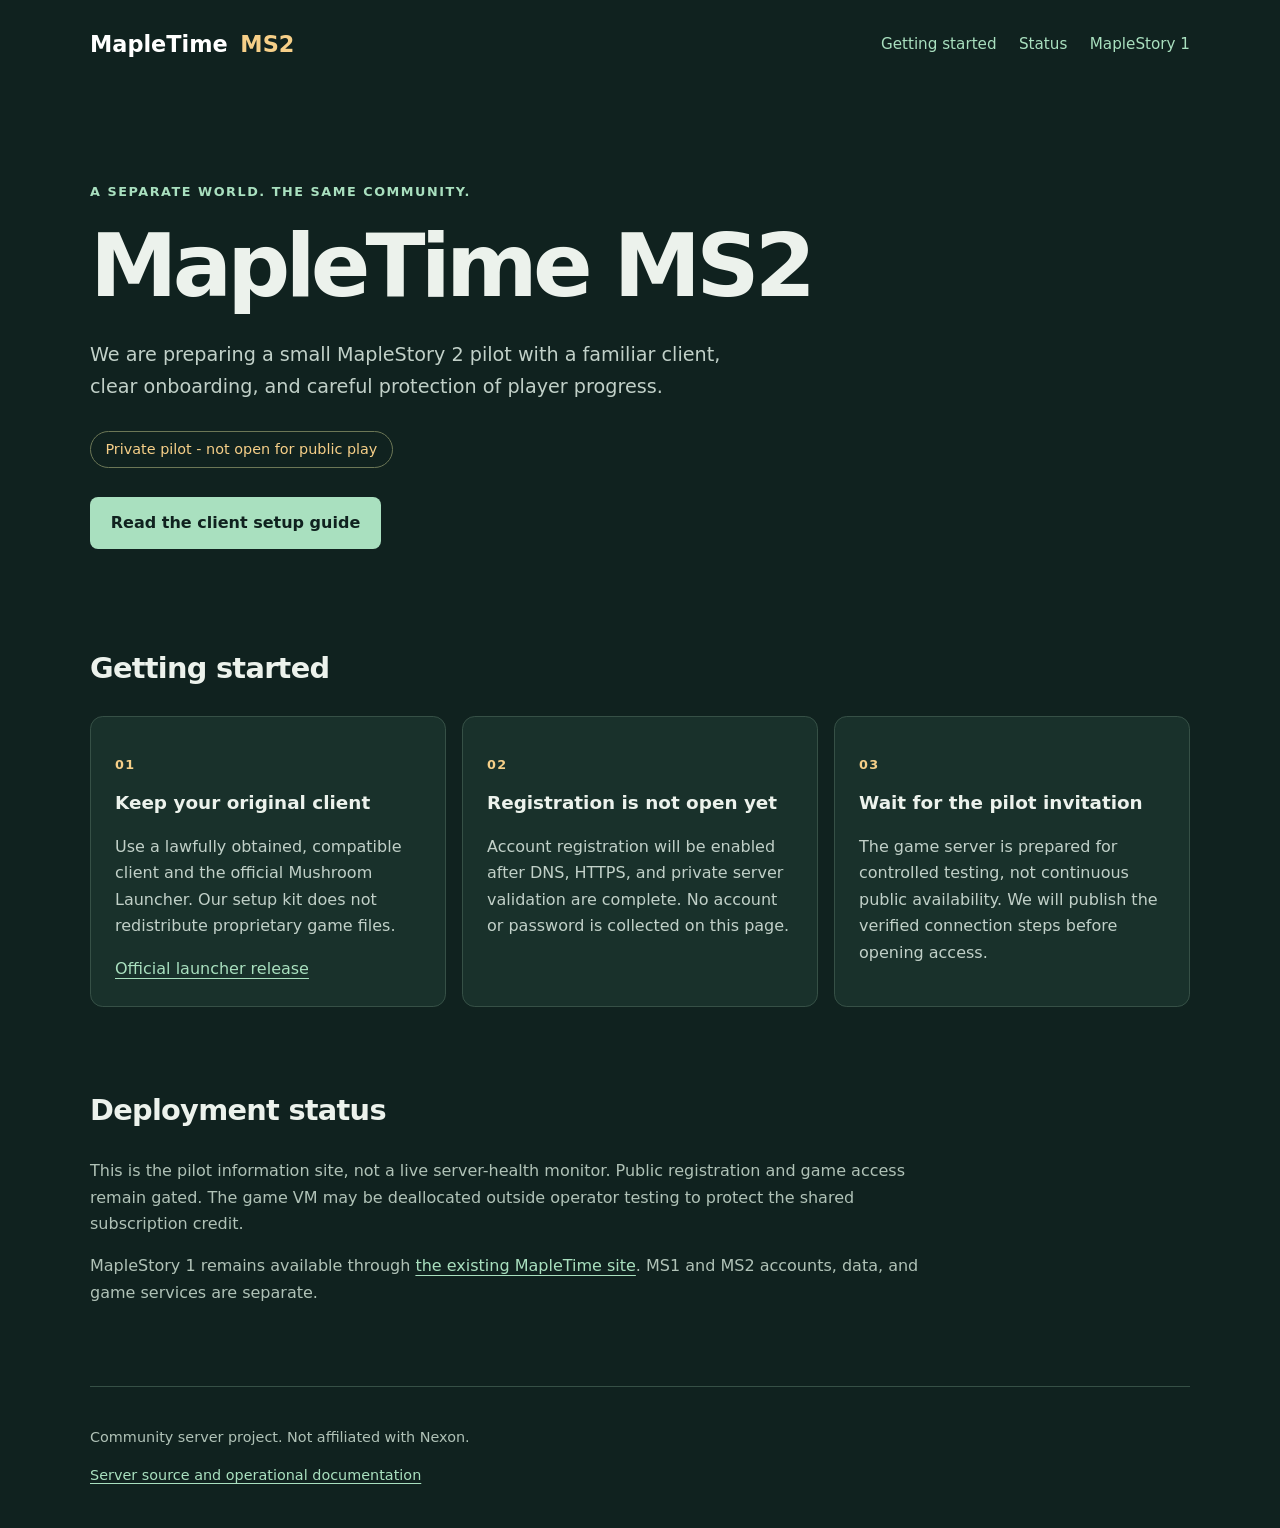
==== website/index.html @ e664f1d2 "Align MS2 hosting with Porkbun DNS and a private Azure pilot Retire the unused DNS delegation, provi" ====
<!doctype html>
<html lang="en">
<head>
  <meta charset="utf-8">
  <meta name="viewport" content="width=device-width, initial-scale=1">
  <meta name="description" content="MapleTime MS2 private pilot: client setup, deployment status, and project information.">
  <meta name="robots" content="noindex, nofollow">
  <title>MapleTime MS2 - Private pilot</title>
  <link rel="stylesheet" href="styles.css">
</head>
<body>
  <header class="site-header">
    <a class="brand" href="/" aria-label="MapleTime MS2 home">MapleTime <span>MS2</span></a>
    <nav aria-label="Main navigation">
      <a href="#getting-started">Getting started</a>
      <a href="#status">Status</a>
      <a href="https://mapletime.dev">MapleStory 1</a>
    </nav>
  </header>
  <main>
    <section class="hero" aria-labelledby="page-title">
      <p class="eyebrow">A separate world. The same community.</p>
      <h1 id="page-title">MapleTime MS2</h1>
      <p class="intro">We are preparing a small MapleStory 2 pilot with a familiar client,
        clear onboarding, and careful protection of player progress.</p>
      <p class="status-badge">Private pilot - not open for public play</p>
      <a class="button" href="https://github.com/gugarosa/Maple2/blob/master/CLIENT_SETUP.md">Read the client setup guide</a>
    </section>
    <section id="getting-started" aria-labelledby="setup-title">
      <h2 id="setup-title">Getting started</h2>
      <div class="cards">
        <article>
          <p class="step">01</p>
          <h3>Keep your original client</h3>
          <p>Use a lawfully obtained, compatible client and the official Mushroom Launcher.
            Our setup kit does not redistribute proprietary game files.</p>
          <a href="https://github.com/shuabritze/mushroom-launcher/releases/tag/v2.0.3">Official launcher release</a>
        </article>
        <article>
          <p class="step">02</p>
          <h3>Registration is not open yet</h3>
          <p>Account registration will be enabled after DNS, HTTPS, and private server
            validation are complete. No account or password is collected on this page.</p>
        </article>
        <article>
          <p class="step">03</p>
          <h3>Wait for the pilot invitation</h3>
          <p>The game server is prepared for controlled testing, not continuous public
            availability. We will publish the verified connection steps before opening access.</p>
        </article>
      </div>
    </section>
    <section id="status" class="status-panel" aria-labelledby="status-title">
      <h2 id="status-title">Deployment status</h2>
      <p>This is the pilot information site, not a live server-health monitor.
        Public registration and game access remain gated. The game VM may be
        deallocated outside operator testing to protect the shared subscription credit.</p>
      <p>MapleStory 1 remains available through <a href="https://mapletime.dev">the existing MapleTime site</a>.
        MS1 and MS2 accounts, data, and game services are separate.</p>
    </section>
  </main>
  <footer>
    <p>Community server project. Not affiliated with Nexon.</p>
    <a href="https://github.com/gugarosa/Maple2">Server source and operational documentation</a>
  </footer>
</body>
</html>
---- website/styles.css ----
:root {
  color-scheme: dark;
  font-family: system-ui, -apple-system, "Segoe UI", sans-serif;
  color: #ecf2ec;
  background: #10221f;
  line-height: 1.65;
}
* { box-sizing: border-box; }
body { margin: 0; }
a { color: #a9e0bf; text-underline-offset: 0.22em; }
a:hover { color: #fff; }
a:focus-visible { outline: 3px solid #f6cf88; outline-offset: 5px; }
.site-header, main, footer { width: min(1100px, 90%); margin: auto; }
.site-header { display: flex; justify-content: space-between; align-items: center; gap: 2rem; padding: 1.6rem 0; }
.brand { color: #fff; text-decoration: none; font-size: 1.4rem; font-weight: 750; }
.brand span { color: #f6cf88; margin-left: 0.3rem; }
nav { display: flex; flex-wrap: wrap; gap: 1.4rem; }
nav a { text-decoration: none; font-size: 0.95rem; }
.hero { padding: 5rem 0 4.5rem; max-width: 820px; }
.eyebrow { color: #a9e0bf; text-transform: uppercase; letter-spacing: 0.12em; font-size: 0.8rem; font-weight: 700; }
h1 { font-size: clamp(3rem, 7vw, 5.5rem); line-height: 1.1; letter-spacing: -0.055em; margin: 1rem 0 1.5rem; }
.intro { max-width: 680px; color: #c1d0c8; font-size: 1.2rem; }
.status-badge { width: fit-content; border: 1px solid #6c7756; border-radius: 2rem; padding: 0.35rem 0.9rem; color: #f6cf88; font-size: 0.9rem; margin: 1.8rem 0; }
.button { display: inline-block; background: #a9e0bf; color: #10221f; padding: 0.8rem 1.3rem; font-weight: 700; border-radius: 0.5rem; text-decoration: none; }
.button:hover { background: #c8f4d8; color: #10221f; }
h2 { font-size: 1.8rem; letter-spacing: -0.025em; }
h3 { font-size: 1.15rem; margin: 0.5rem 0; }
.cards { display: grid; grid-template-columns: repeat(3, 1fr); gap: 1rem; }
article { padding: 1.5rem; background: #19312b; border: 1px solid #365046; border-radius: 0.8rem; }
article p { color: #c1d0c8; }
.step { color: #f6cf88; font-size: 0.8rem; letter-spacing: 0.1em; font-weight: 700; }
.status-panel { padding: 1.5rem 0 2rem; margin: 2rem 0; max-width: 850px; }
.status-panel p, footer { color: #b0c2b7; }
footer { border-top: 1px solid #365046; padding: 1.5rem 0 2.5rem; font-size: 0.9rem; }
@media (max-width: 760px) {
  .site-header { align-items: flex-start; flex-direction: column; gap: 1rem; }
  .hero { padding: 3rem 0; }
  .cards { grid-template-columns: 1fr; }
}
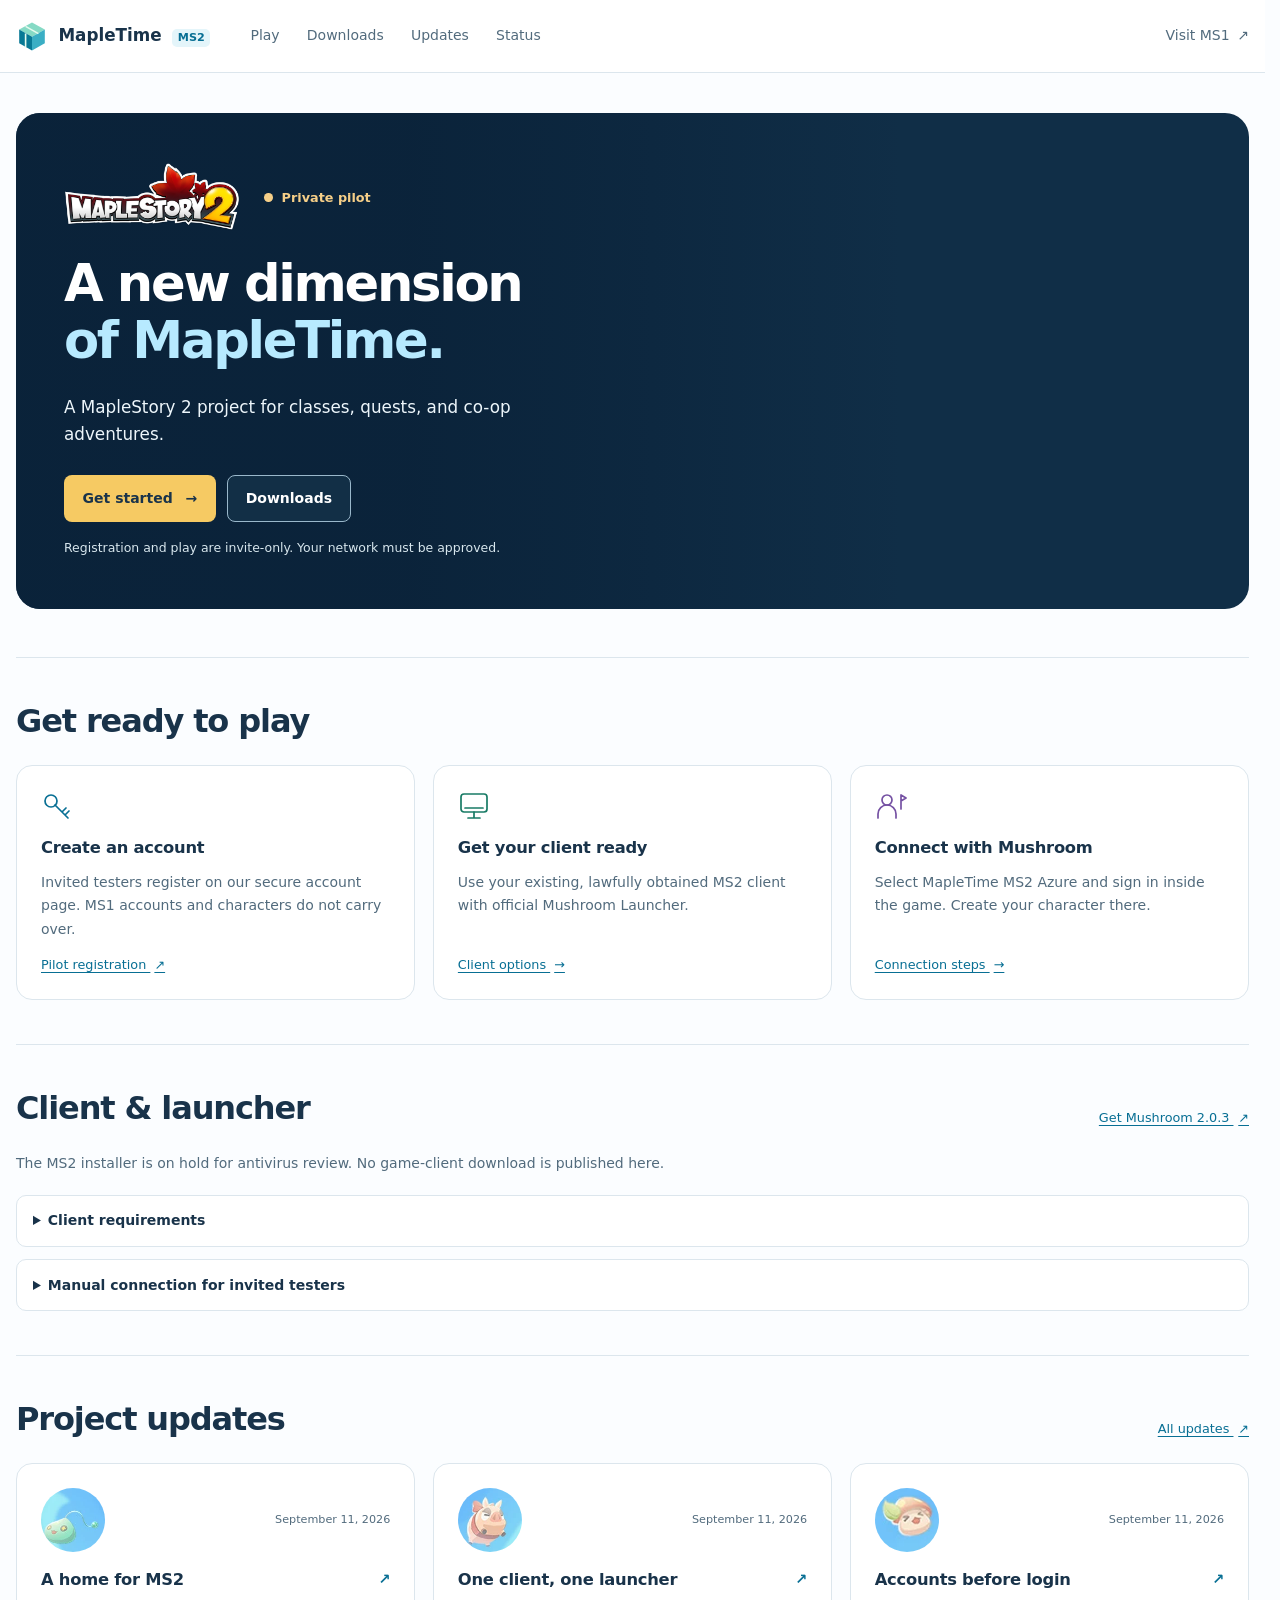
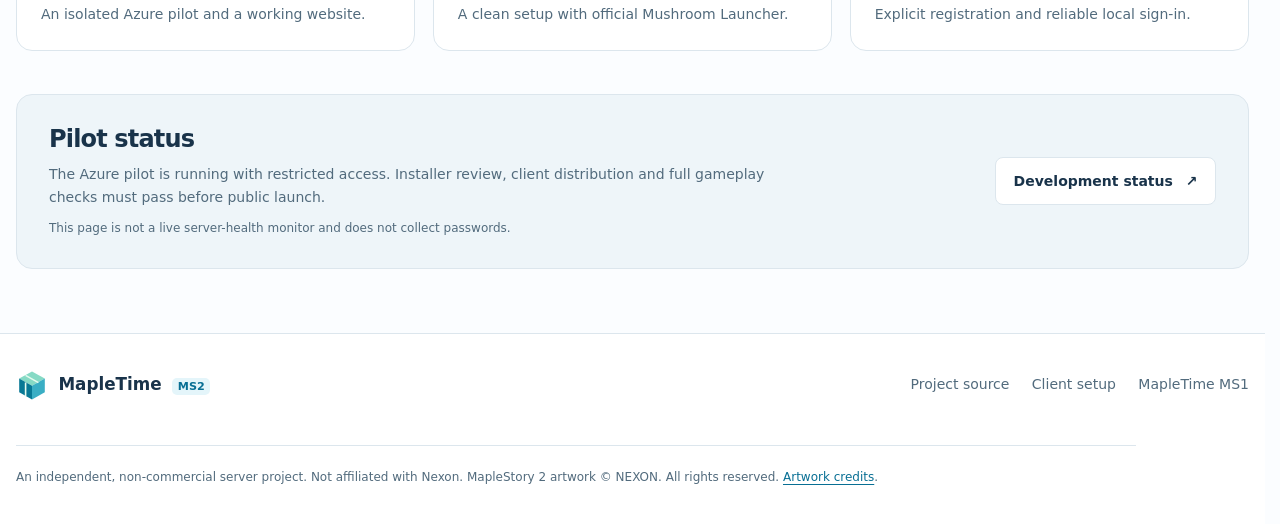
==== commit c98a18f6: "Redesign the MS2 website with approved artwork and clear onboarding Publish only the MS2 static webs" ====
--- a/website/index.html
+++ b/website/index.html
@@ -3,65 +3,177 @@
 <head>
   <meta charset="utf-8">
   <meta name="viewport" content="width=device-width, initial-scale=1">
-  <meta name="description" content="MapleTime MS2 private pilot: client setup, deployment status, and project information.">
+  <meta name="description" content="MapleTime MS2: an invite-only MapleStory 2 pilot. Account registration, client setup, and connection steps.">
   <meta name="robots" content="noindex, nofollow">
   <title>MapleTime MS2 - Private pilot</title>
+  <link rel="icon" href="mark.svg" type="image/svg+xml">
   <link rel="stylesheet" href="styles.css">
 </head>
 <body>
+  <a class="skip-link" href="#main-content">Skip to content</a>
   <header class="site-header">
-    <a class="brand" href="/" aria-label="MapleTime MS2 home">MapleTime <span>MS2</span></a>
-    <nav aria-label="Main navigation">
-      <a href="#getting-started">Getting started</a>
-      <a href="#status">Status</a>
-      <a href="https://mapletime.dev">MapleStory 1</a>
-    </nav>
+    <div class="nav-shell">
+      <a class="brand" href="/" aria-label="MapleTime MS2 home">
+        <img src="mark.svg" width="32" height="32" alt="">
+        <span>MapleTime <b>MS2</b></span>
+      </a>
+      <nav class="desktop-nav" aria-label="Main navigation">
+        <a href="#getting-started">Play</a>
+        <a href="#downloads">Downloads</a>
+        <a href="#updates">Updates</a>
+        <a href="#status">Status</a>
+      </nav>
+      <a class="other-world" href="https://mapletime.dev">Visit MS1 <span aria-hidden="true">&nearr;</span></a>
+      <details class="mobile-nav">
+        <summary aria-label="Navigation menu">
+          <svg viewBox="0 0 24 24" width="22" height="22" aria-hidden="true"><path d="M4 6h16M4 12h16M4 18h16"/></svg>
+        </summary>
+        <nav aria-label="Mobile navigation">
+          <a href="#getting-started">Play</a>
+          <a href="#downloads">Downloads</a>
+          <a href="#updates">Updates</a>
+          <a href="#status">Status</a>
+        </nav>
+      </details>
+    </div>
   </header>
-  <main>
+  <main id="main-content" class="container" tabindex="-1">
     <section class="hero" aria-labelledby="page-title">
-      <p class="eyebrow">A separate world. The same community.</p>
-      <h1 id="page-title">MapleTime MS2</h1>
-      <p class="intro">We are preparing a small MapleStory 2 pilot with a familiar client,
-        clear onboarding, and careful protection of player progress.</p>
-      <p class="status-badge">Private pilot - not open for public play</p>
-      <a class="button" href="https://github.com/gugarosa/Maple2/blob/master/CLIENT_SETUP.md">Read the client setup guide</a>
+      <div class="hero-copy">
+        <div class="hero-meta">
+          <img class="game-logo" src="ms2-logo.png" width="640" height="246" alt="MapleStory 2" decoding="async">
+          <p class="pilot-label"><span aria-hidden="true"></span>Private pilot</p>
+        </div>
+        <h1 id="page-title">A new dimension <em>of MapleTime.</em></h1>
+        <p class="intro">A MapleStory 2 project for classes, quests, and co-op adventures.</p>
+        <div class="hero-actions">
+          <a class="button" href="#getting-started">Get started <span aria-hidden="true">&rarr;</span></a>
+          <a class="button secondary" href="#downloads">Downloads</a>
+        </div>
+        <p class="availability" id="pilot-access">Registration and play are invite-only. Your network must be approved.</p>
+      </div>
+      <figure class="hero-art">
+        <picture>
+          <source media="(max-width: 60rem)" srcset="ms2-world-mobile.webp" width="1128" height="620">
+          <img src="ms2-world.webp" width="1920" height="620"
+            alt="MapleStory 2 class characters in a colorful, block-built world."
+            fetchpriority="high" decoding="async">
+        </picture>
+      </figure>
     </section>
-    <section id="getting-started" aria-labelledby="setup-title">
-      <h2 id="setup-title">Getting started</h2>
-      <div class="cards">
-        <article>
-          <p class="step">01</p>
-          <h3>Keep your original client</h3>
-          <p>Use a lawfully obtained, compatible client and the official Mushroom Launcher.
-            Our setup kit does not redistribute proprietary game files.</p>
-          <a href="https://github.com/shuabritze/mushroom-launcher/releases/tag/v2.0.3">Official launcher release</a>
+
+    <section id="getting-started" class="section" aria-labelledby="setup-title">
+      <div class="section-heading">
+        <h2 id="setup-title">Get ready to play</h2>
+      </div>
+      <div class="steps">
+        <article class="step-card">
+          <svg class="feature-icon" viewBox="0 0 32 32" width="32" height="32" aria-hidden="true">
+            <circle cx="10" cy="11" r="6"/><path d="m14 15 13 13M21 22l4-4M24 25l4-4"/>
+          </svg>
+          <h3>Create an account</h3>
+          <p>Invited testers register on our secure account page. MS1 accounts and characters do not carry over.</p>
+          <a href="https://play.ms2.mapletime.dev/account" aria-describedby="pilot-access">Pilot registration <span aria-hidden="true">&nearr;</span></a>
         </article>
-        <article>
-          <p class="step">02</p>
-          <h3>Registration is not open yet</h3>
-          <p>Account registration will be enabled after DNS, HTTPS, and private server
-            validation are complete. No account or password is collected on this page.</p>
+        <article class="step-card">
+          <svg class="feature-icon" viewBox="0 0 32 32" width="32" height="32" aria-hidden="true">
+            <rect x="3" y="4" width="26" height="18" rx="3"/><path d="M16 22v6M10 28h12M7 18h18"/>
+          </svg>
+          <h3>Get your client ready</h3>
+          <p>Use your existing, lawfully obtained MS2 client with official Mushroom Launcher.</p>
+          <a href="#downloads">Client options <span aria-hidden="true">&rarr;</span></a>
         </article>
-        <article>
-          <p class="step">03</p>
-          <h3>Wait for the pilot invitation</h3>
-          <p>The game server is prepared for controlled testing, not continuous public
-            availability. We will publish the verified connection steps before opening access.</p>
+        <article class="step-card">
+          <svg class="feature-icon" viewBox="0 0 32 32" width="32" height="32" aria-hidden="true">
+            <circle cx="12" cy="10" r="5"/><path d="M3 28v-4a9 9 0 0 1 18 0v4M26 5v14M26 5l5 3-5 3"/>
+          </svg>
+          <h3>Connect with Mushroom</h3>
+          <p>Select MapleTime MS2 Azure and sign in inside the game. Create your character there.</p>
+          <a href="#connection-steps">Connection steps <span aria-hidden="true">&rarr;</span></a>
         </article>
       </div>
     </section>
+
+    <section id="downloads" class="section" aria-labelledby="downloads-title">
+      <div class="section-heading">
+        <h2 id="downloads-title">Client &amp; launcher</h2>
+        <a id="launcher-download" href="https://github.com/shuabritze/mushroom-launcher/releases/tag/v2.0.3">Get Mushroom 2.0.3 <span aria-hidden="true">&nearr;</span></a>
+      </div>
+      <p class="section-intro" id="download-status">The MS2 installer is on hold for antivirus review. No game-client download is published here.</p>
+      <details class="setup-help">
+        <summary>Client requirements</summary>
+        <p>Windows 10 or newer, x64 (not ARM), and the compatible NA client <code>20.8.1.0316</code>.
+          Mushroom is the launcher, not the game-client download. Keep your original game files.</p>
+      </details>
+      <details class="setup-help">
+        <summary>Manual connection for invited testers</summary>
+        <ol id="connection-steps">
+          <li>In Mushroom, choose the client root containing <code>Data</code> and <code>x64</code>, not the x64 folder itself.</li>
+          <li>Add <strong>MapleTime MS2 Azure</strong> with Login host <code>20.226.79.46</code> and port <code>20001</code>.</li>
+          <li>Leave automatic login off. Select that server, launch the game, and enter the account you registered.</li>
+        </ol>
+      </details>
+    </section>
+
+    <section id="updates" class="section" aria-labelledby="updates-title">
+      <div class="section-heading">
+        <h2 id="updates-title">Project updates</h2>
+        <a href="https://github.com/gugarosa/Maple2/pulls?q=is%3Apr+is%3Amerged">All updates <span aria-hidden="true">&nearr;</span></a>
+      </div>
+      <div class="updates">
+        <a class="update-card" href="https://github.com/gugarosa/Maple2/pull/8">
+          <div class="update-meta">
+            <img class="update-monster" src="ms2-slime.webp" width="64" height="64" alt="" loading="lazy" decoding="async">
+            <time datetime="2026-09-11">September 11, 2026</time>
+          </div>
+          <h3>A home for MS2 <span aria-hidden="true">&nearr;</span></h3>
+          <p>An isolated Azure pilot and a working website.</p>
+        </a>
+        <a class="update-card" href="https://github.com/gugarosa/Maple2/pull/6">
+          <div class="update-meta">
+            <img class="update-monster" src="ms2-pig.webp" width="64" height="64" alt="" loading="lazy" decoding="async">
+            <time datetime="2026-09-11">September 11, 2026</time>
+          </div>
+          <h3>One client, one launcher <span aria-hidden="true">&nearr;</span></h3>
+          <p>A clean setup with official Mushroom Launcher.</p>
+        </a>
+        <a class="update-card" href="https://github.com/gugarosa/Maple2/pull/4">
+          <div class="update-meta">
+            <img class="update-monster" src="ms2-mushroom.webp" width="64" height="64" alt="" loading="lazy" decoding="async">
+            <time datetime="2026-09-11">September 11, 2026</time>
+          </div>
+          <h3>Accounts before login <span aria-hidden="true">&nearr;</span></h3>
+          <p>Explicit registration and reliable local sign-in.</p>
+        </a>
+      </div>
+    </section>
+
     <section id="status" class="status-panel" aria-labelledby="status-title">
-      <h2 id="status-title">Deployment status</h2>
-      <p>This is the pilot information site, not a live server-health monitor.
-        Public registration and game access remain gated. The game VM may be
-        deallocated outside operator testing to protect the shared subscription credit.</p>
-      <p>MapleStory 1 remains available through <a href="https://mapletime.dev">the existing MapleTime site</a>.
-        MS1 and MS2 accounts, data, and game services are separate.</p>
+      <div>
+        <h2 id="status-title">Pilot status</h2>
+        <p>The Azure pilot is running with restricted access. Installer review, client distribution and full gameplay checks must pass before public launch.</p>
+        <p class="status-note">This page is not a live server-health monitor and does not collect passwords.</p>
+      </div>
+      <a class="button secondary" href="https://github.com/gugarosa/Maple2/blob/master/DEVELOPMENT_STATUS.md">Development status <span aria-hidden="true">&nearr;</span></a>
     </section>
   </main>
-  <footer>
-    <p>Community server project. Not affiliated with Nexon.</p>
-    <a href="https://github.com/gugarosa/Maple2">Server source and operational documentation</a>
+  <footer class="site-footer">
+    <div class="container">
+      <div class="footer-main">
+        <a class="brand" href="/" aria-label="MapleTime MS2 home">
+          <img src="mark.svg" width="32" height="32" alt="">
+          <span>MapleTime <b>MS2</b></span>
+        </a>
+        <nav aria-label="Footer navigation">
+          <a href="https://github.com/gugarosa/Maple2">Project source</a>
+          <a href="#downloads">Client setup</a>
+          <a href="https://mapletime.dev">MapleTime MS1</a>
+        </nav>
+      </div>
+      <p class="legal">An independent, non-commercial server project. Not affiliated with Nexon.
+        MapleStory 2 artwork &copy; NEXON. All rights reserved.
+        <a href="https://github.com/gugarosa/Maple2/blob/master/deploy/azure/README.md#website-artwork">Artwork credits</a>.</p>
+    </div>
   </footer>
 </body>
 </html>
--- a/website/styles.css
+++ b/website/styles.css
@@ -1,39 +1,172 @@
 :root {
-  color-scheme: dark;
-  font-family: system-ui, -apple-system, "Segoe UI", sans-serif;
-  color: #ecf2ec;
-  background: #10221f;
+  color-scheme: light;
+  font-family: "Segoe UI", system-ui, -apple-system, sans-serif;
+  font-synthesis: none;
+  color: #19334a;
+  background: #fbfdff;
   line-height: 1.65;
+  --ink: #19334a;
+  --muted: #526b7d;
+  --surface: #fff;
+  --soft: #eef5f9;
+  --line: #dce6ed;
+  --accent: #086f94;
+  --accent-strong: #075675;
+  --accent-soft: #e4f5fa;
+  --mint: #187b65;
+  --lilac: #7551a3;
+  --content: 1280px;
+  --radius: 16px;
 }
+
 * { box-sizing: border-box; }
+html { scroll-padding-top: 6rem; scrollbar-gutter: stable; }
 body { margin: 0; }
-a { color: #a9e0bf; text-underline-offset: 0.22em; }
-a:hover { color: #fff; }
-a:focus-visible { outline: 3px solid #f6cf88; outline-offset: 5px; }
-.site-header, main, footer { width: min(1100px, 90%); margin: auto; }
-.site-header { display: flex; justify-content: space-between; align-items: center; gap: 2rem; padding: 1.6rem 0; }
-.brand { color: #fff; text-decoration: none; font-size: 1.4rem; font-weight: 750; }
-.brand span { color: #f6cf88; margin-left: 0.3rem; }
-nav { display: flex; flex-wrap: wrap; gap: 1.4rem; }
-nav a { text-decoration: none; font-size: 0.95rem; }
-.hero { padding: 5rem 0 4.5rem; max-width: 820px; }
-.eyebrow { color: #a9e0bf; text-transform: uppercase; letter-spacing: 0.12em; font-size: 0.8rem; font-weight: 700; }
-h1 { font-size: clamp(3rem, 7vw, 5.5rem); line-height: 1.1; letter-spacing: -0.055em; margin: 1rem 0 1.5rem; }
-.intro { max-width: 680px; color: #c1d0c8; font-size: 1.2rem; }
-.status-badge { width: fit-content; border: 1px solid #6c7756; border-radius: 2rem; padding: 0.35rem 0.9rem; color: #f6cf88; font-size: 0.9rem; margin: 1.8rem 0; }
-.button { display: inline-block; background: #a9e0bf; color: #10221f; padding: 0.8rem 1.3rem; font-weight: 700; border-radius: 0.5rem; text-decoration: none; }
-.button:hover { background: #c8f4d8; color: #10221f; }
-h2 { font-size: 1.8rem; letter-spacing: -0.025em; }
-h3 { font-size: 1.15rem; margin: 0.5rem 0; }
-.cards { display: grid; grid-template-columns: repeat(3, 1fr); gap: 1rem; }
-article { padding: 1.5rem; background: #19312b; border: 1px solid #365046; border-radius: 0.8rem; }
-article p { color: #c1d0c8; }
-.step { color: #f6cf88; font-size: 0.8rem; letter-spacing: 0.1em; font-weight: 700; }
-.status-panel { padding: 1.5rem 0 2rem; margin: 2rem 0; max-width: 850px; }
-.status-panel p, footer { color: #b0c2b7; }
-footer { border-top: 1px solid #365046; padding: 1.5rem 0 2.5rem; font-size: 0.9rem; }
-@media (max-width: 760px) {
-  .site-header { align-items: flex-start; flex-direction: column; gap: 1rem; }
-  .hero { padding: 3rem 0; }
-  .cards { grid-template-columns: 1fr; }
+a { color: var(--accent); text-underline-offset: 0.22em; }
+a:hover { color: var(--accent-strong); }
+a:focus-visible, summary:focus-visible { outline: 3px solid var(--accent); outline-offset: 5px; }
+img, svg { vertical-align: middle; }
+svg { fill: none; stroke: currentColor; stroke-width: 1.7; stroke-linecap: round; stroke-linejoin: round; }
+.container, .nav-shell { width: min(calc(100% - 2rem), var(--content)); margin-inline: auto; }
+.skip-link { position: fixed; top: -5rem; left: 1rem; z-index: 100; padding: 0.7rem 1rem; background: var(--surface); }
+.skip-link:focus { top: 0.5rem; }
+
+.site-header { position: sticky; top: 0; z-index: 50; background: var(--surface); border-bottom: 1px solid var(--line); }
+.nav-shell { display: flex; align-items: center; gap: 2.5rem; min-height: 4.5rem; }
+.brand { display: inline-flex; align-items: center; gap: 0.65rem; min-width: 0; max-width: 100%; color: var(--ink); text-decoration: none; font-size: 1.05rem; font-weight: 700; }
+.brand > span { min-width: 0; overflow-wrap: anywhere; }
+.brand b { margin-left: 0.3rem; padding: 0.15rem 0.35rem; border-radius: 5px; background: var(--accent-soft); color: var(--accent); font-size: 0.7rem; }
+.desktop-nav { display: flex; gap: 1.7rem; }
+.desktop-nav a, .other-world, .footer-main nav a { color: var(--muted); font-size: 0.875rem; text-decoration: none; }
+.desktop-nav a:hover, .other-world:hover, .footer-main nav a:hover { color: var(--accent); text-decoration: underline; }
+.other-world { margin-left: auto; white-space: nowrap; }
+.other-world span { margin-left: 0.2rem; }
+.mobile-nav { display: none; position: relative; }
+.mobile-nav summary { display: grid; place-items: center; width: 2.75rem; height: 2.75rem; border: 1px solid var(--line); border-radius: 8px; list-style: none; cursor: pointer; }
+.mobile-nav summary::-webkit-details-marker { display: none; }
+.mobile-nav[open] summary { background: var(--soft); }
+.mobile-nav nav { position: absolute; right: 0; top: 3.4rem; display: grid; width: min(12rem, calc(100vw - 2rem)); padding: 0.5rem; border: 1px solid var(--line); border-radius: var(--radius); background: var(--surface); box-shadow: 0 10px 30px #19334a18; }
+.mobile-nav nav a { padding: 0.65rem 0.8rem; color: var(--ink); text-decoration: none; border-radius: 8px; }
+.mobile-nav nav a:hover { background: var(--soft); }
+
+.hero { position: relative; isolation: isolate; display: grid; grid-template-columns: minmax(0, 1fr) minmax(0, 1fr); align-items: center; min-height: 31rem; margin: 2.5rem 0 3rem; padding: 2.5rem 3rem; overflow: hidden; border-radius: 24px; background: #102e47; color: #fff; }
+.hero::before { position: absolute; inset: 0; z-index: -1; background: linear-gradient(90deg, #0a2239f5 0%, #0a2239e6 32%, #0a22398a 50%, #0a223900 72%); content: ""; }
+.hero-copy { min-width: 0; max-width: 31rem; }
+.hero-meta { display: flex; flex-wrap: wrap; align-items: center; gap: 1.5rem; margin-bottom: 1.5rem; }
+.game-logo { width: 11rem; max-width: 100%; height: auto; }
+.pilot-label { display: flex; align-items: center; gap: 0.55rem; margin: 0; color: #f6cf88; font-size: 0.8rem; font-weight: 600; }
+.pilot-label span { width: 0.55rem; height: 0.55rem; border-radius: 50%; background: currentColor; }
+h1 { margin: 0 0 1.5rem; font-size: clamp(2.4rem, 4vw, 3.8rem); font-weight: 700; line-height: 1.12; letter-spacing: -0.045em; text-wrap: balance; overflow-wrap: anywhere; }
+h1 em { display: block; color: #b7eaff; font-style: normal; }
+.intro { max-width: 29rem; margin: 0 0 1.6rem; color: #edf6fb; font-size: 1.05rem; }
+.hero-actions { display: flex; flex-wrap: wrap; gap: 0.7rem; }
+.button { display: inline-flex; align-items: center; justify-content: center; gap: 0.8rem; min-height: 2.75rem; max-width: 100%; padding: 0.7rem 1.1rem; border: 1px solid transparent; border-radius: 8px; background: var(--accent); color: #fff; text-decoration: none; font-size: 0.875rem; font-weight: 600; overflow-wrap: anywhere; }
+.button:hover { background: var(--accent-strong); color: #fff; }
+.button.secondary { border-color: var(--line); background: var(--surface); color: var(--ink); }
+.button.secondary:hover { border-color: var(--accent); background: var(--accent-soft); color: var(--accent); }
+.hero .button { background: #f6ca63; color: #19334a; }
+.hero .button:hover { background: #ffdf92; }
+.hero .button.secondary { border-color: #9ab8cb; background: #122f46; color: #fff; }
+.hero .button.secondary:hover { background: #264d69; }
+.hero a:focus-visible { outline-color: #fff; }
+.availability { max-width: 28rem; margin: 1rem 0 0; font-size: 0.78rem; color: #d7e6ed; }
+.hero-art { position: absolute; inset: 0; z-index: -2; margin: 0; }
+.hero-art picture, .hero-art img { display: block; width: 100%; height: 100%; }
+.hero-art img { object-fit: cover; object-position: 70% center; }
+
+.section { padding: 2.7rem 0; border-top: 1px solid var(--line); }
+.section-heading { display: flex; align-items: end; justify-content: space-between; gap: 1rem; margin-bottom: 1.5rem; }
+h2 { margin: 0; font-size: clamp(1.6rem, 2.6vw, 2rem); font-weight: 650; line-height: 1.25; letter-spacing: -0.035em; }
+.section-heading > a { font-size: 0.8rem; }
+.section-heading > a span { margin-left: 0.3rem; }
+.steps, .updates { display: grid; grid-template-columns: repeat(3, minmax(0, 1fr)); gap: 1.1rem; }
+.step-card, .update-card { min-width: 0; padding: 1.5rem; border: 1px solid var(--line); border-radius: var(--radius); background: var(--surface); }
+.step-card { display: grid; grid-template-rows: subgrid; grid-row: span 4; align-items: start; row-gap: 0.7rem; }
+.feature-icon { margin-bottom: 0.25rem; color: var(--accent); }
+.step-card:nth-child(2) .feature-icon { color: var(--mint); }
+.step-card:nth-child(3) .feature-icon { color: var(--lilac); }
+h3 { margin: 0; font-size: 1.02rem; font-weight: 650; line-height: 1.4; letter-spacing: -0.015em; }
+.step-card p, .update-card p { margin: 0; color: var(--muted); font-size: 0.875rem; line-height: 1.65; }
+.step-card > a { margin-top: 0.15rem; font-size: 0.8rem; }
+.step-card > a span { margin-left: 0.25rem; }
+.section-intro { margin: 0 0 1.25rem; color: var(--muted); font-size: 0.875rem; }
+.setup-help { margin-top: 0.75rem; border: 1px solid var(--line); border-radius: 10px; background: var(--surface); font-size: 0.875rem; overflow-wrap: anywhere; }
+.setup-help summary { padding: 0.85rem 1rem; color: var(--ink); font-weight: 600; cursor: pointer; }
+.setup-help[open] summary { border-bottom: 1px solid var(--line); }
+.setup-help p, .setup-help ol { margin: 1rem 1.25rem; color: var(--muted); }
+.setup-help ol { padding-left: 1.25rem; }
+.setup-help li + li { margin-top: 0.5rem; }
+.update-card { display: grid; grid-template-rows: subgrid; grid-row: span 3; row-gap: 0.7rem; color: var(--ink); text-decoration: none; }
+.update-card:hover { border-color: var(--accent); background: var(--accent-soft); color: var(--ink); }
+.update-card:hover h3 { color: var(--accent); }
+.update-meta { display: flex; align-items: center; justify-content: space-between; flex-wrap: wrap; gap: 0.5rem; margin-bottom: 0.35rem; }
+.update-meta time { color: var(--muted); font-size: 0.7rem; font-variant-numeric: tabular-nums; }
+.update-monster { border-radius: 50%; }
+.update-card h3 { display: flex; align-items: start; gap: 0.5rem; }
+.update-card h3 span { margin-left: auto; color: var(--accent); font-size: 0.9rem; }
+
+.status-panel { display: flex; justify-content: space-between; align-items: center; gap: 2rem; margin: 0 0 4rem; padding: 1.8rem 2rem; border-radius: var(--radius); border: 1px solid var(--line); background: var(--soft); }
+.status-panel h2 { font-size: 1.5rem; }
+.status-panel p { max-width: 48rem; margin: 0.6rem 0 0; color: var(--muted); font-size: 0.875rem; }
+.status-panel .status-note { font-size: 0.75rem; }
+.status-panel > a { flex-shrink: 0; }
+
+.site-footer { padding: 2.2rem 0 1.5rem; border-top: 1px solid var(--line); background: var(--surface); }
+.footer-main { display: flex; align-items: center; justify-content: space-between; gap: 1.5rem; padding-bottom: 2rem; }
+.footer-main nav { display: flex; flex-wrap: wrap; gap: 1.4rem; }
+.legal { max-width: 70rem; padding-top: 1.3rem; border-top: 1px solid var(--line); color: var(--muted); font-size: 0.75rem; line-height: 1.8; }
+
+@media (max-width: 60rem) {
+  .nav-shell { gap: 1.5rem; }
+  .desktop-nav { gap: 1rem; }
+  .hero { grid-template-columns: minmax(0, 1fr); min-height: 0; padding: 0; }
+  .hero::before { display: none; }
+  .hero-copy { max-width: 42rem; padding: 2rem; }
+  .hero-art { position: static; z-index: auto; }
+  .hero-art img { height: auto; }
+  .status-panel { align-items: flex-start; flex-direction: column; gap: 1.2rem; }
 }
+
+@media (max-width: 48rem) {
+  .nav-shell { min-height: 4rem; gap: 0.8rem; flex-wrap: wrap; padding-block: 0.5rem; }
+  .desktop-nav { display: none; }
+  .mobile-nav { display: block; }
+  .steps, .updates { grid-template-columns: 1fr; }
+  .hero { margin: 1.5rem 0 2rem; }
+  .hero-copy { padding: 1.5rem; }
+  .hero-meta { gap: 1rem; }
+  .game-logo { width: 9rem; }
+  .section { padding: 2rem 0; }
+  .section-heading { align-items: flex-start; flex-direction: column; gap: 0.65rem; }
+  .status-panel { padding: 1.5rem; margin-bottom: 2.5rem; }
+  .footer-main { align-items: flex-start; flex-direction: column; }
+}
+
+@media (max-width: 24rem) {
+  .brand { font-size: 0.95rem; gap: 0.35rem; }
+  .brand b { margin-left: 0.1rem; }
+  .other-world { font-size: 0.75rem; }
+  .other-world span { display: none; }
+  .nav-shell { gap: 0.5rem; }
+  .step-card, .update-card { padding: 1.25rem; }
+}
+
+@media (prefers-color-scheme: dark) {
+  :root {
+    color-scheme: dark;
+    color: #e8f1f7;
+    background: #101d29;
+    --ink: #e8f1f7;
+    --muted: #adbfce;
+    --surface: #162633;
+    --soft: #1b3040;
+    --line: #304758;
+    --accent: #80d2ef;
+    --accent-strong: #b3e8fa;
+    --accent-soft: #193c4d;
+    --mint: #87dfbf;
+    --lilac: #c9b0f0;
+  }
+  .button { color: #10202b; }
+  .button:hover { color: #10202b; }
+}
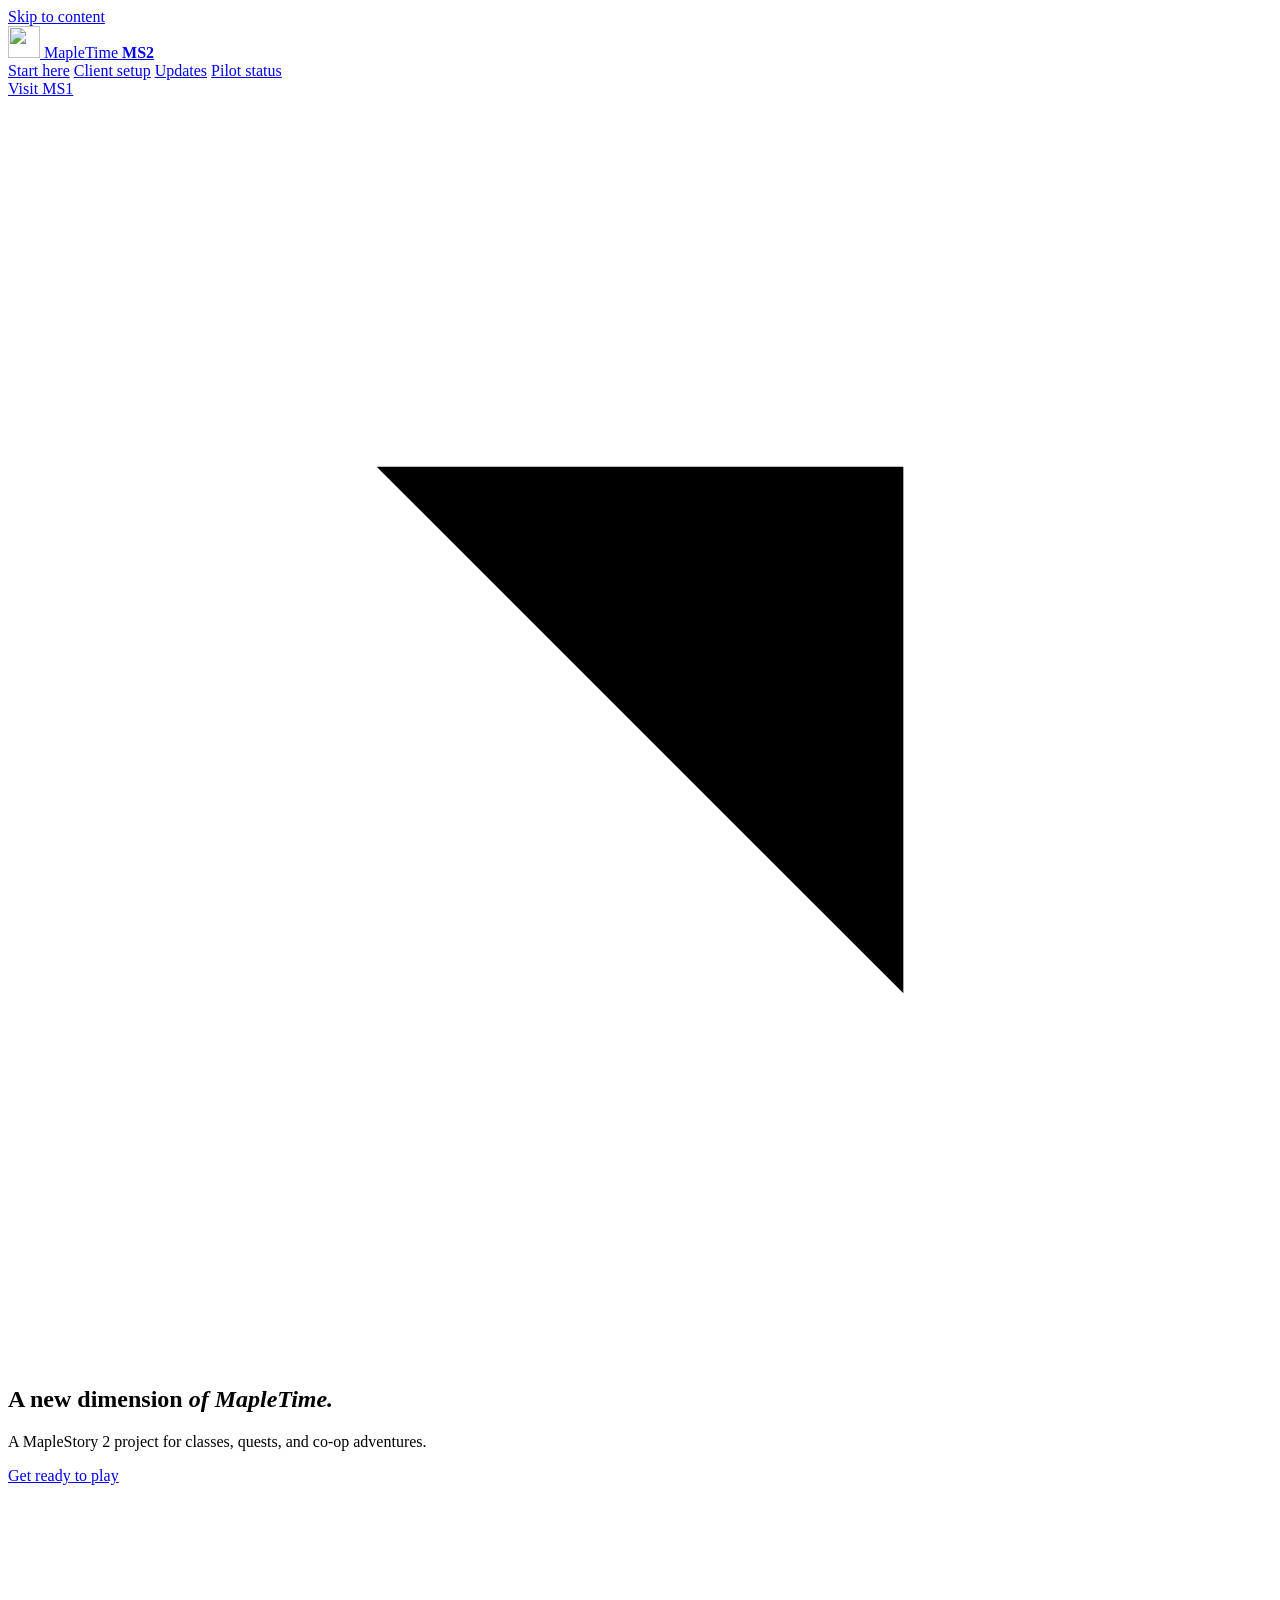
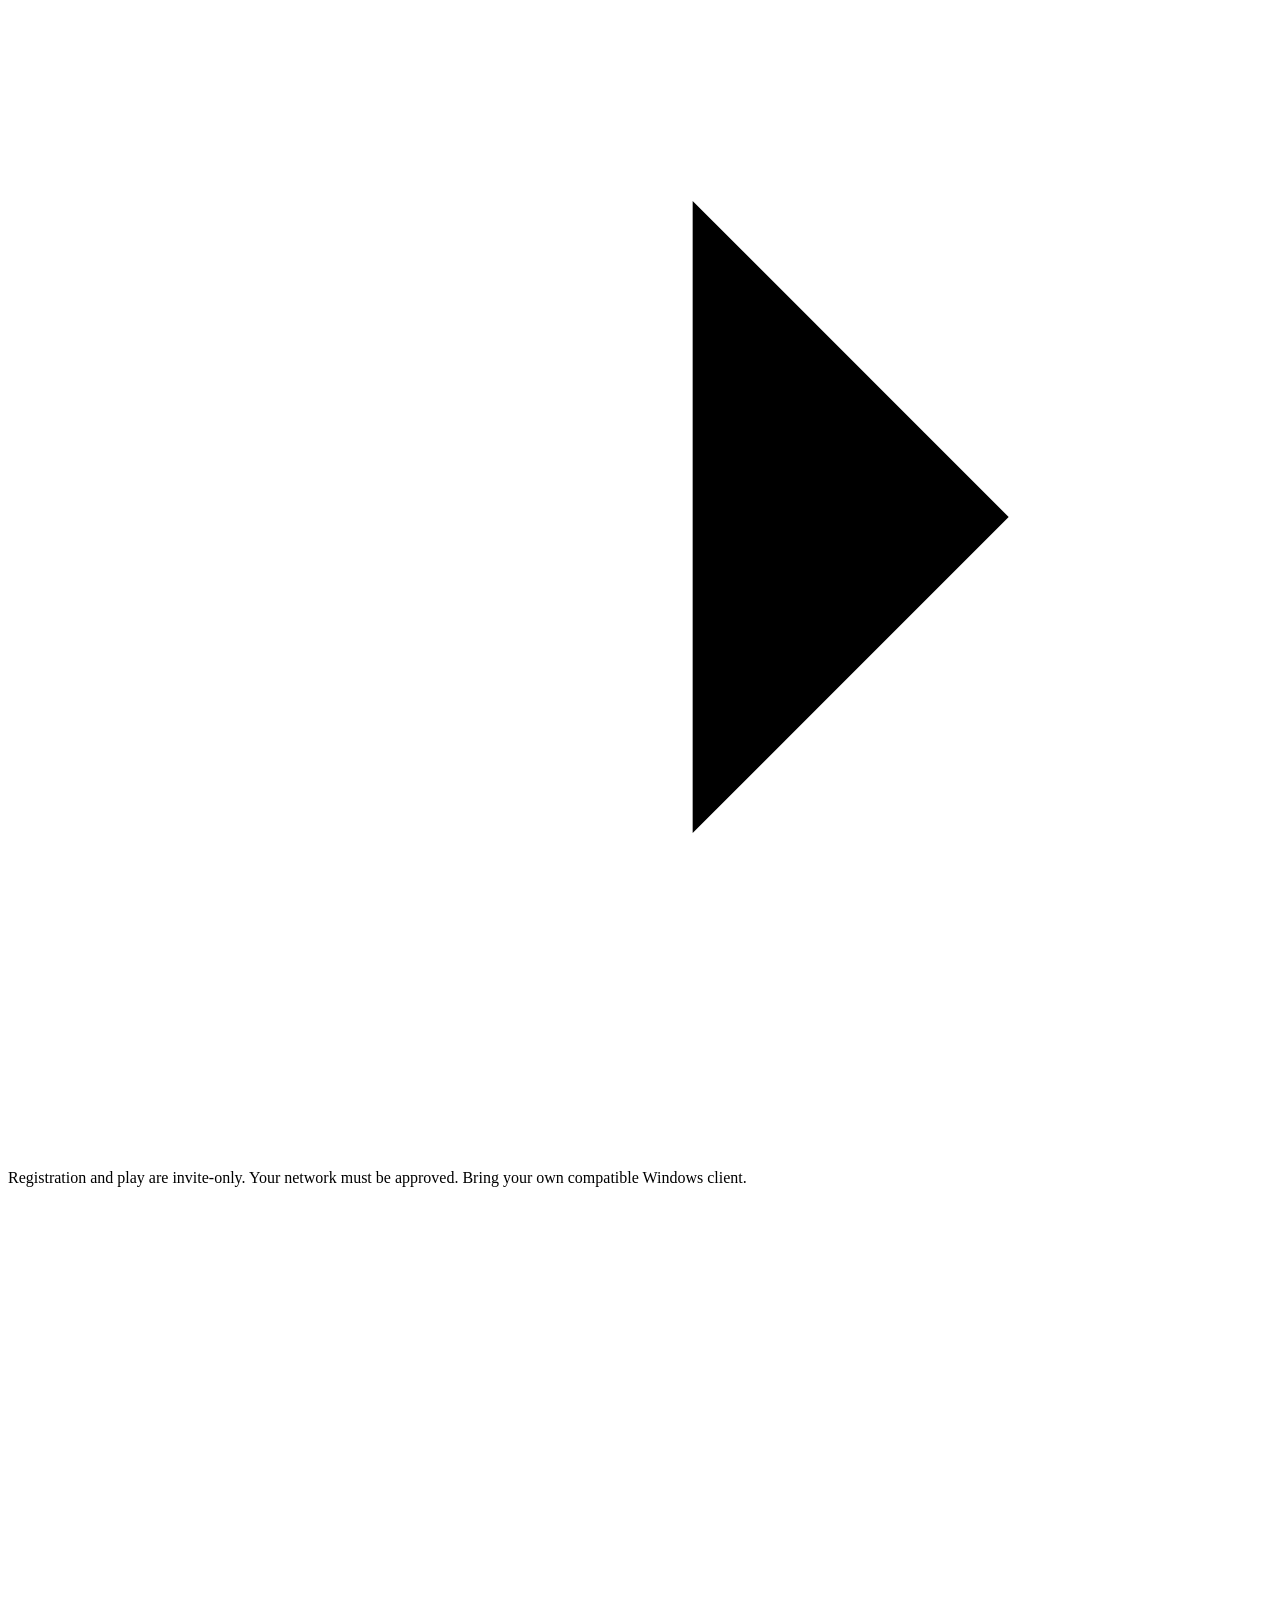
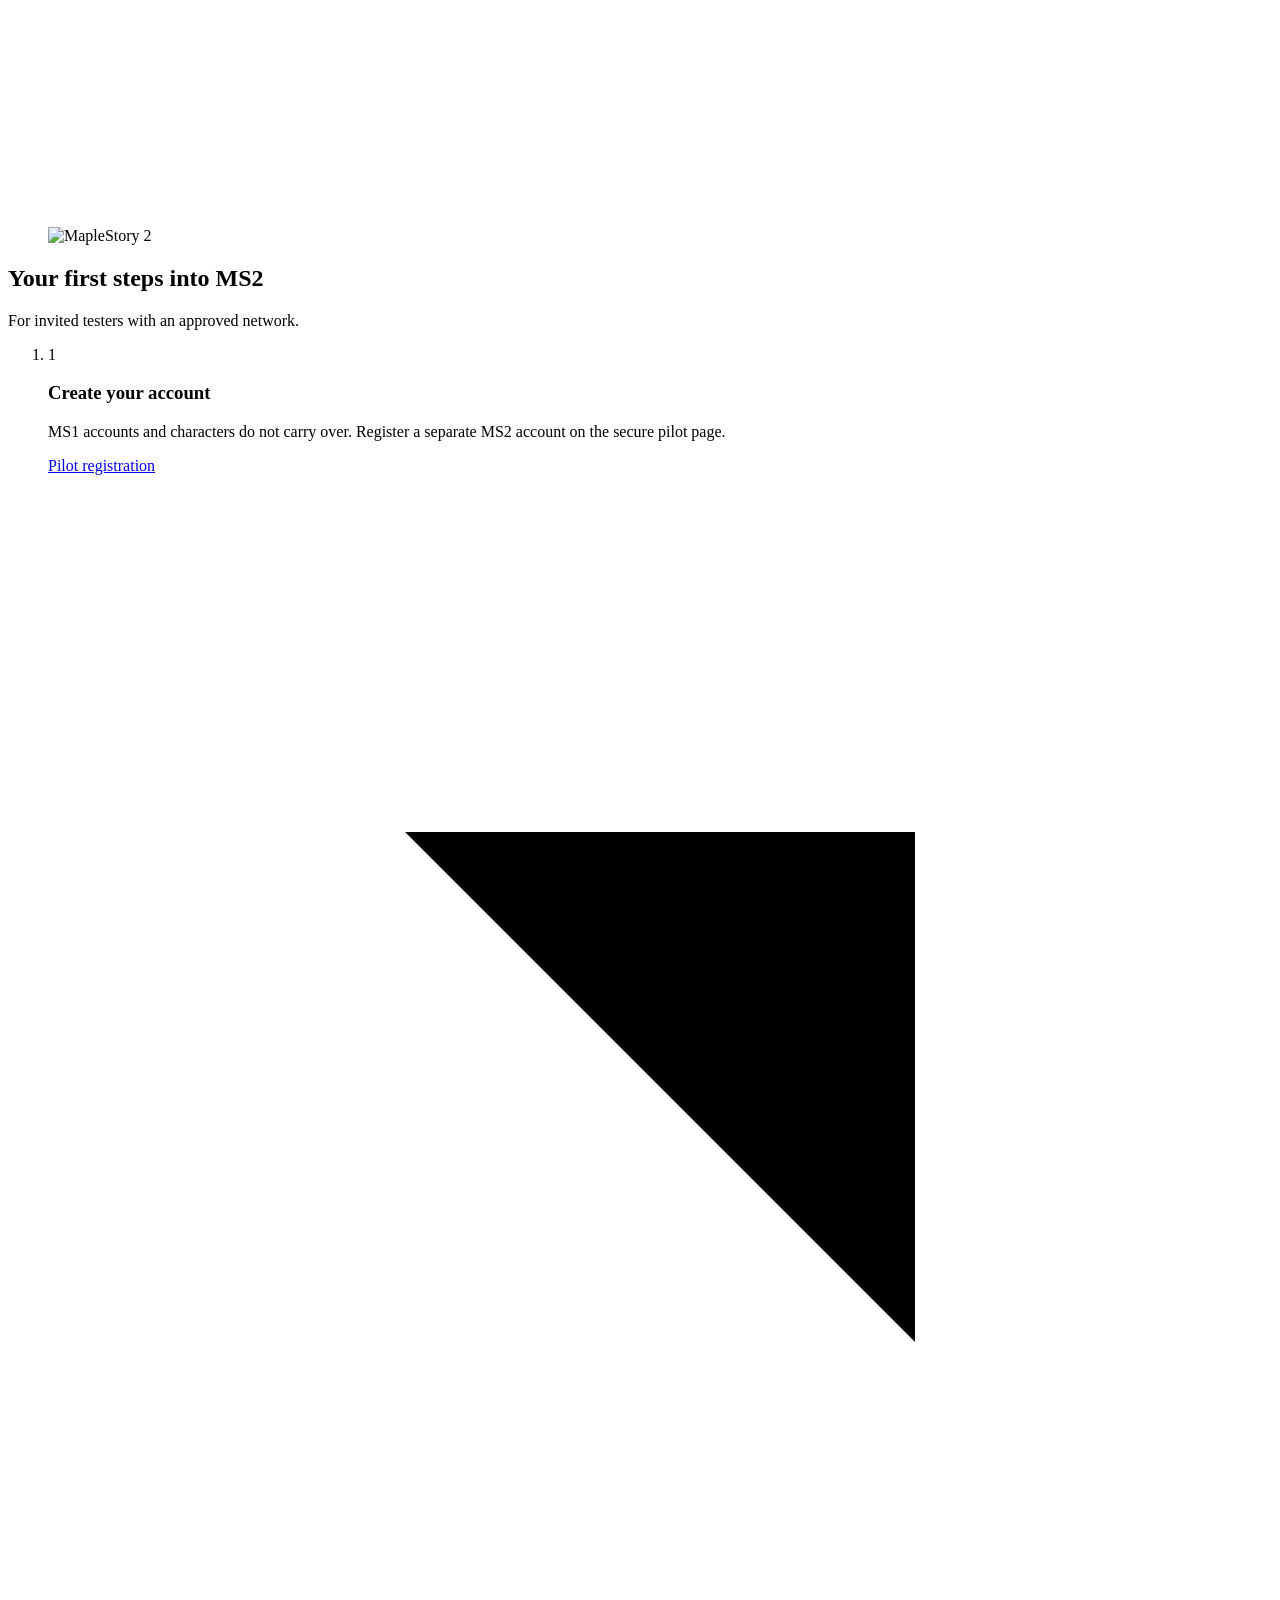
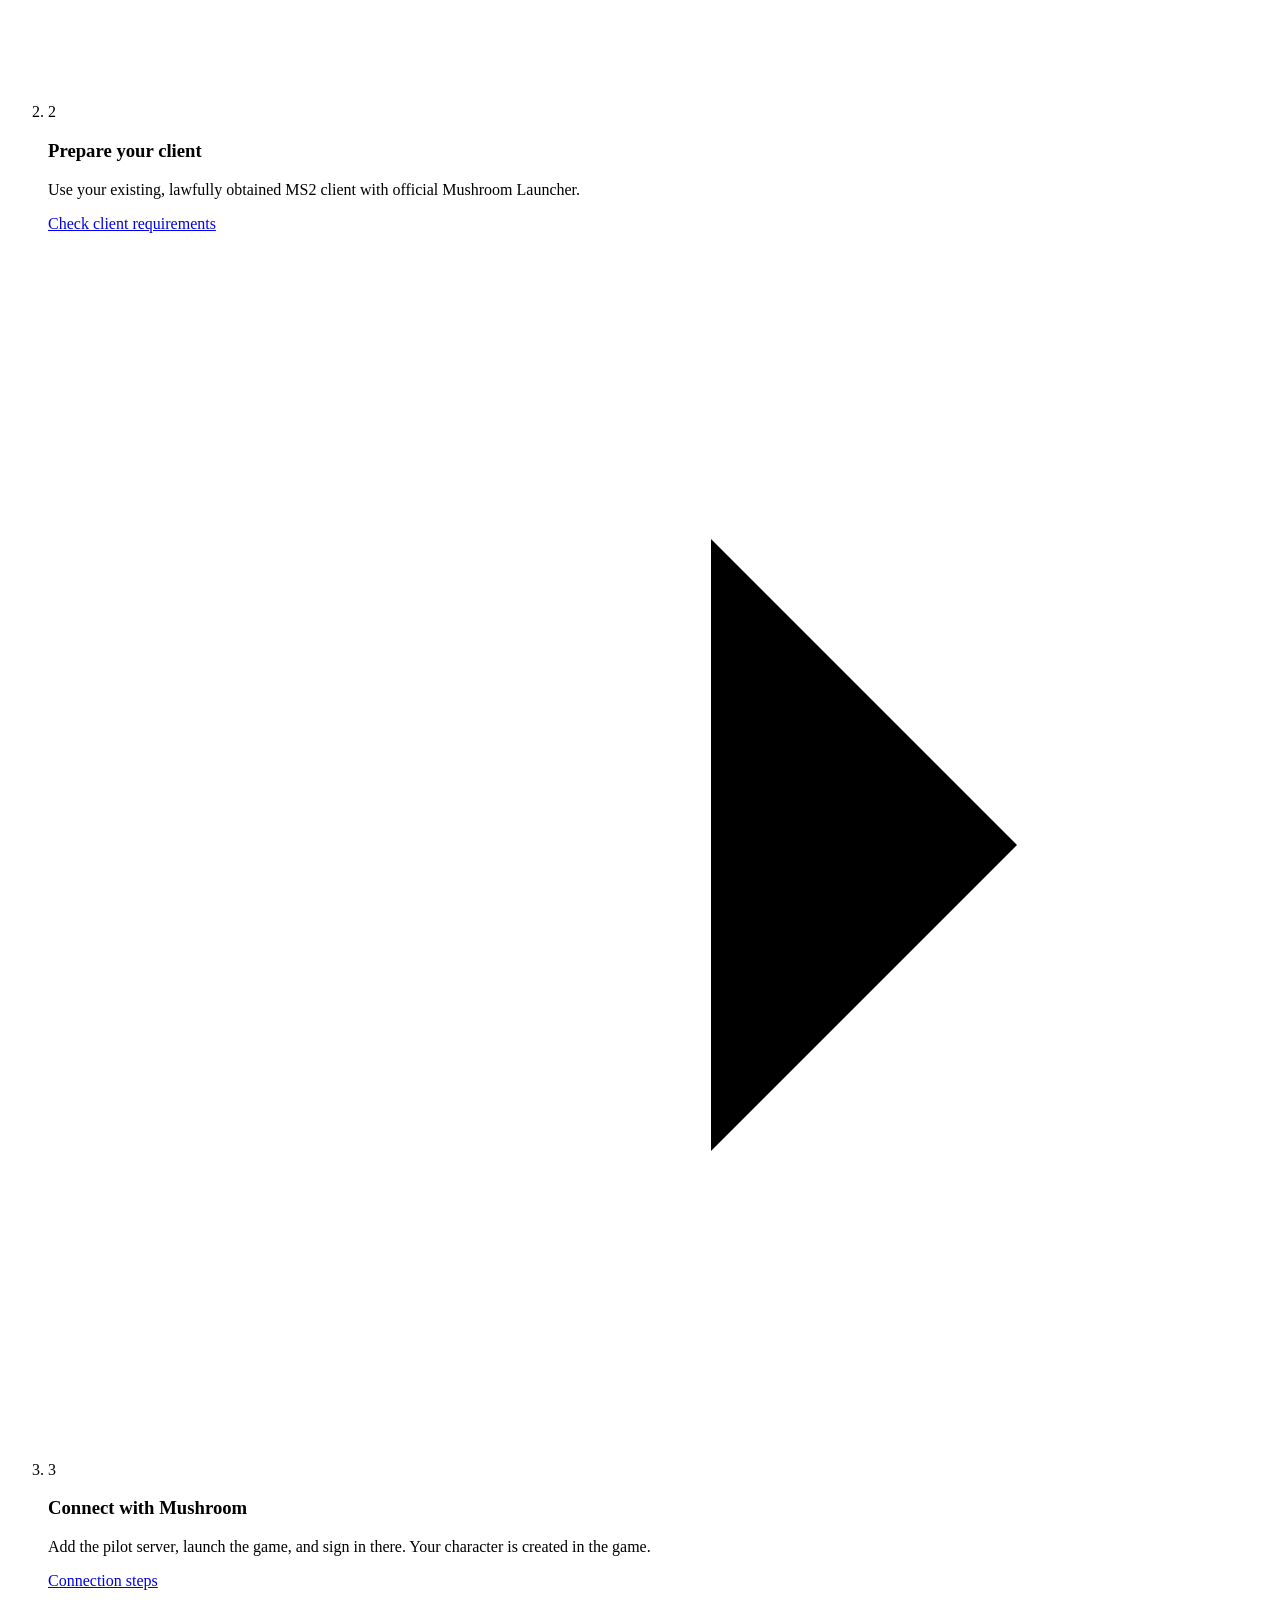
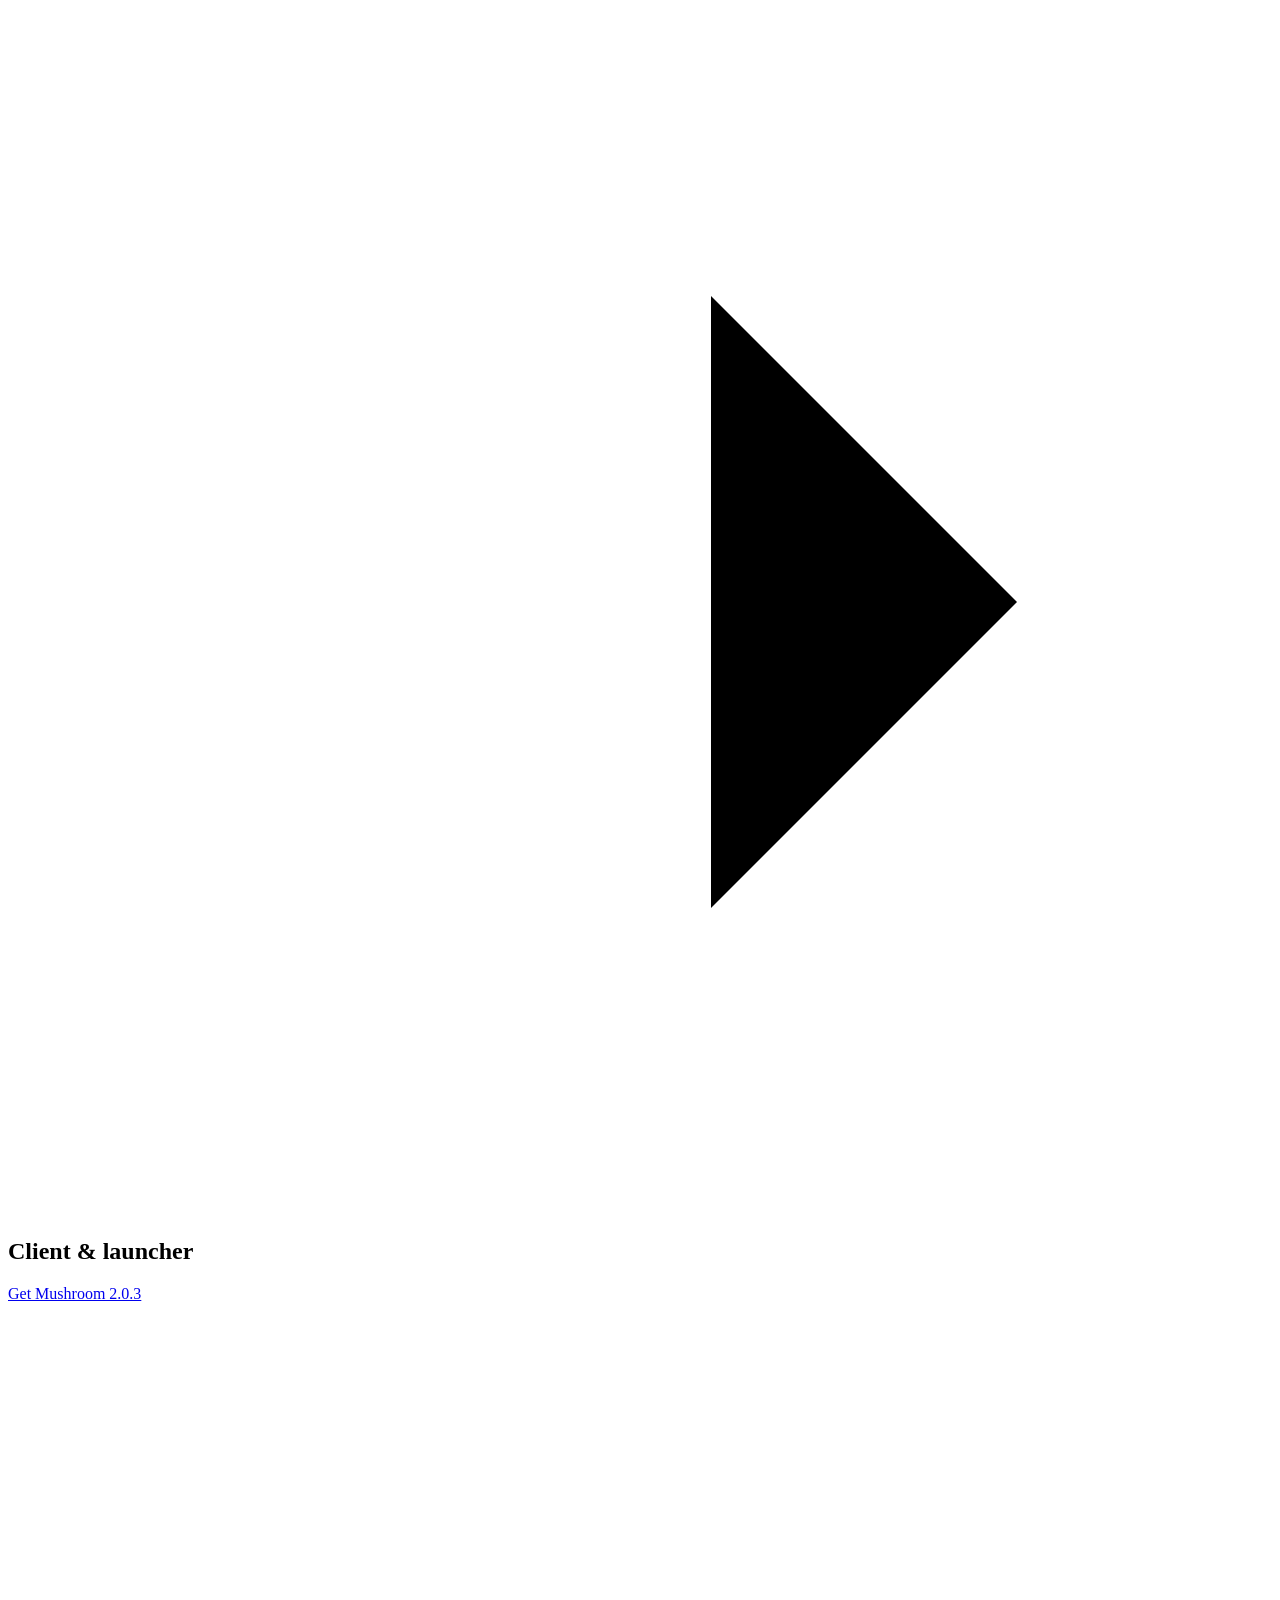
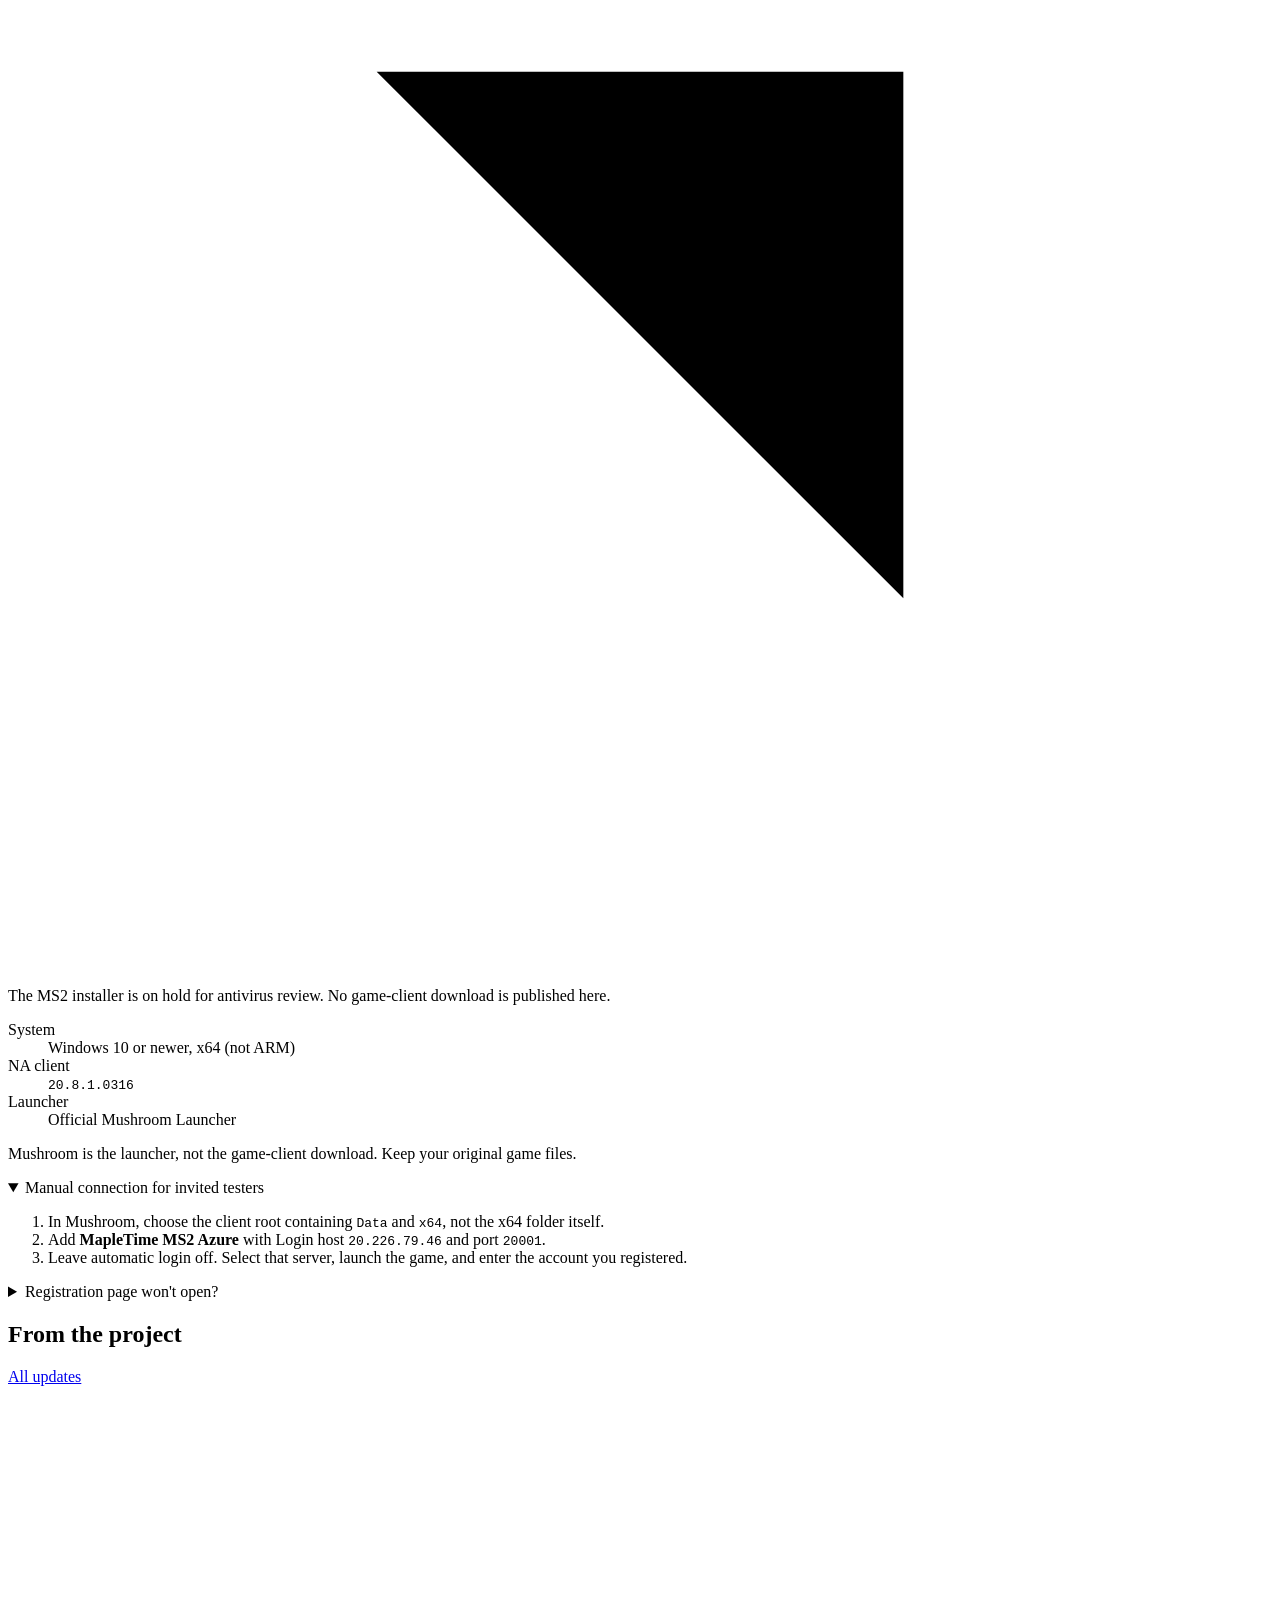
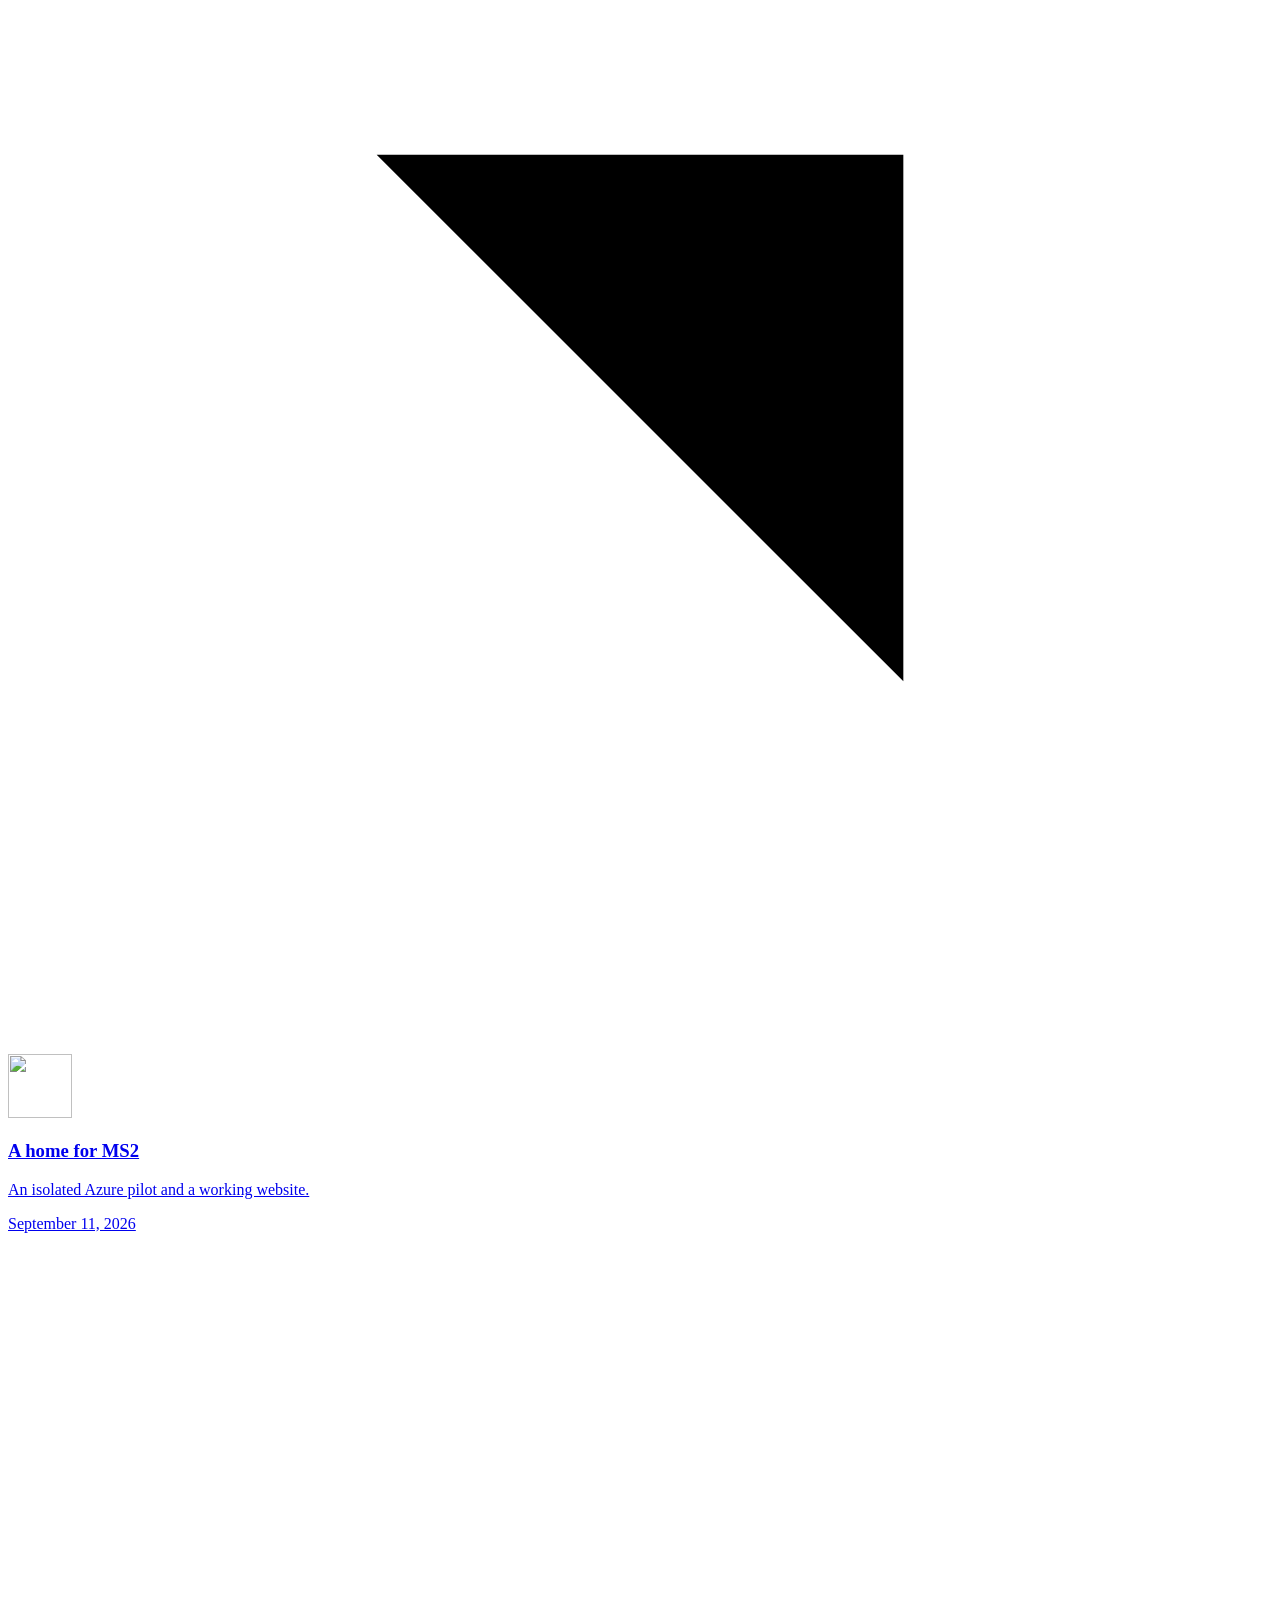
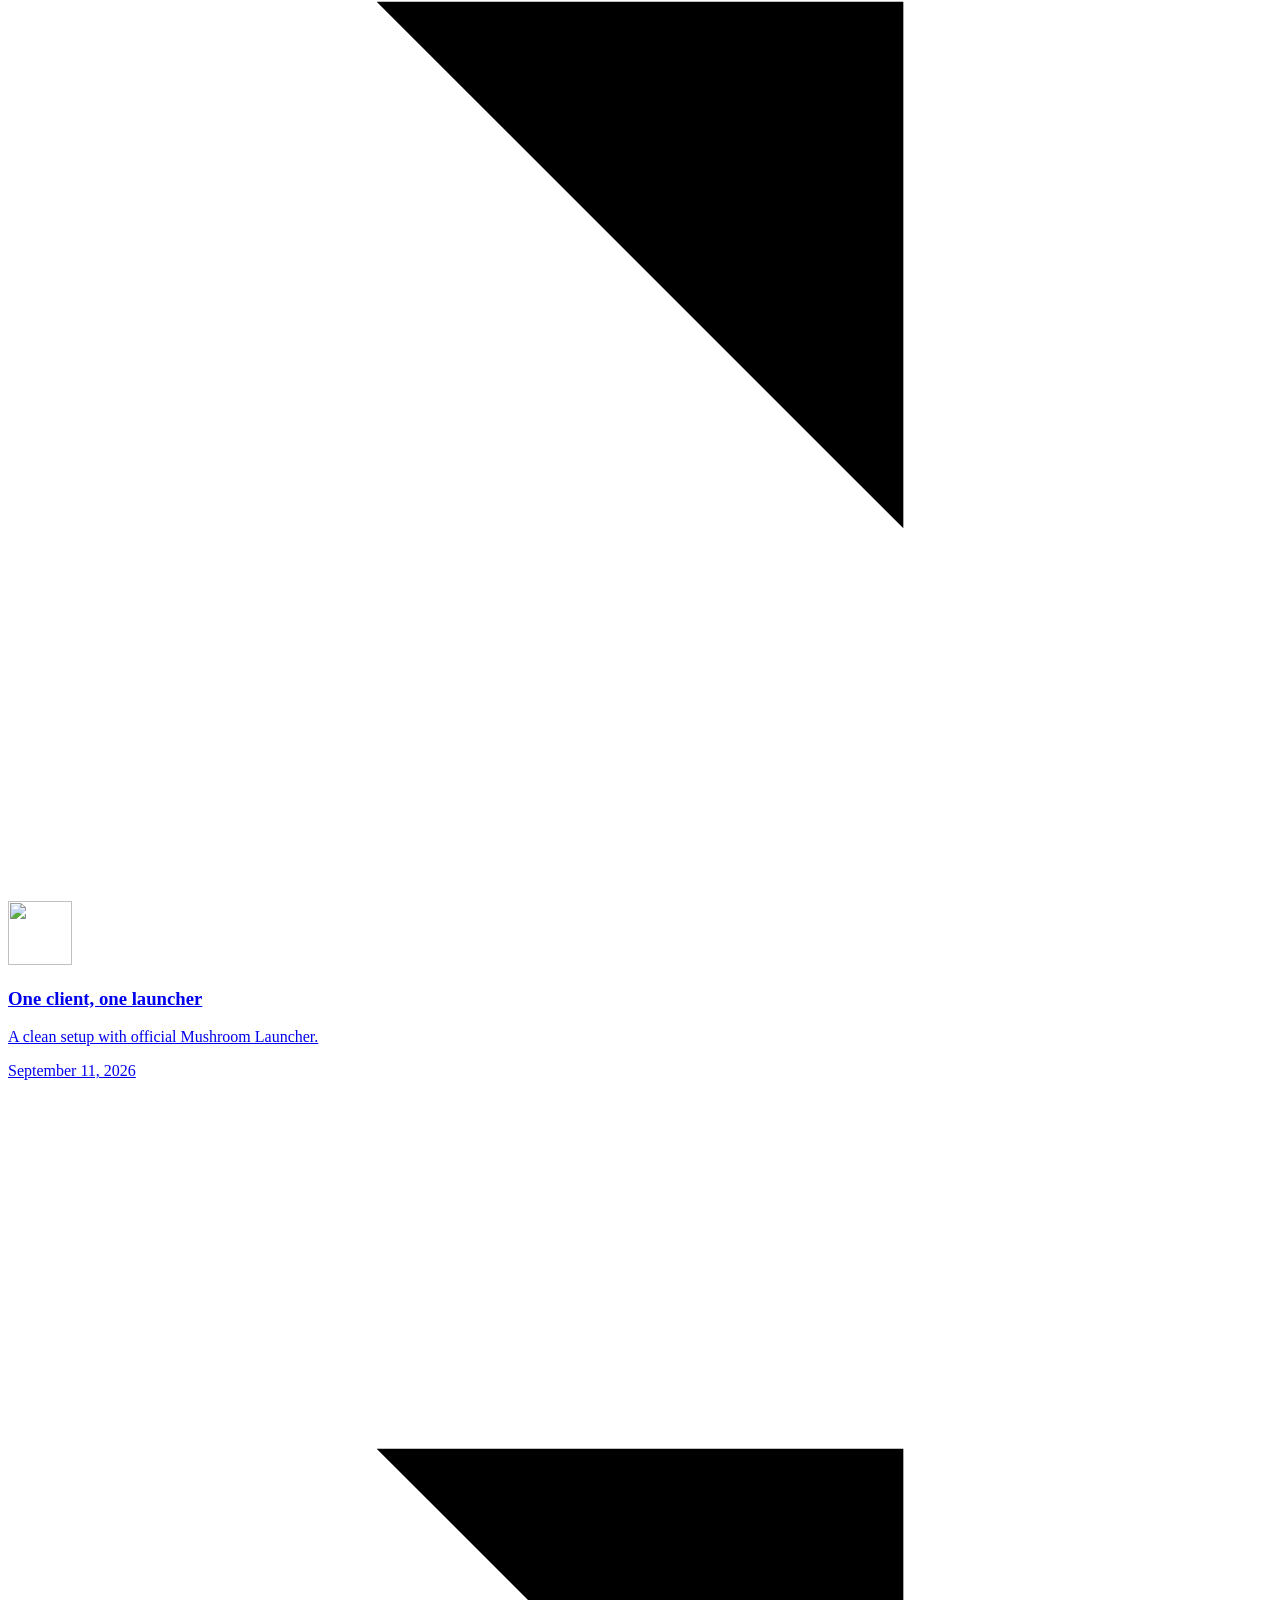
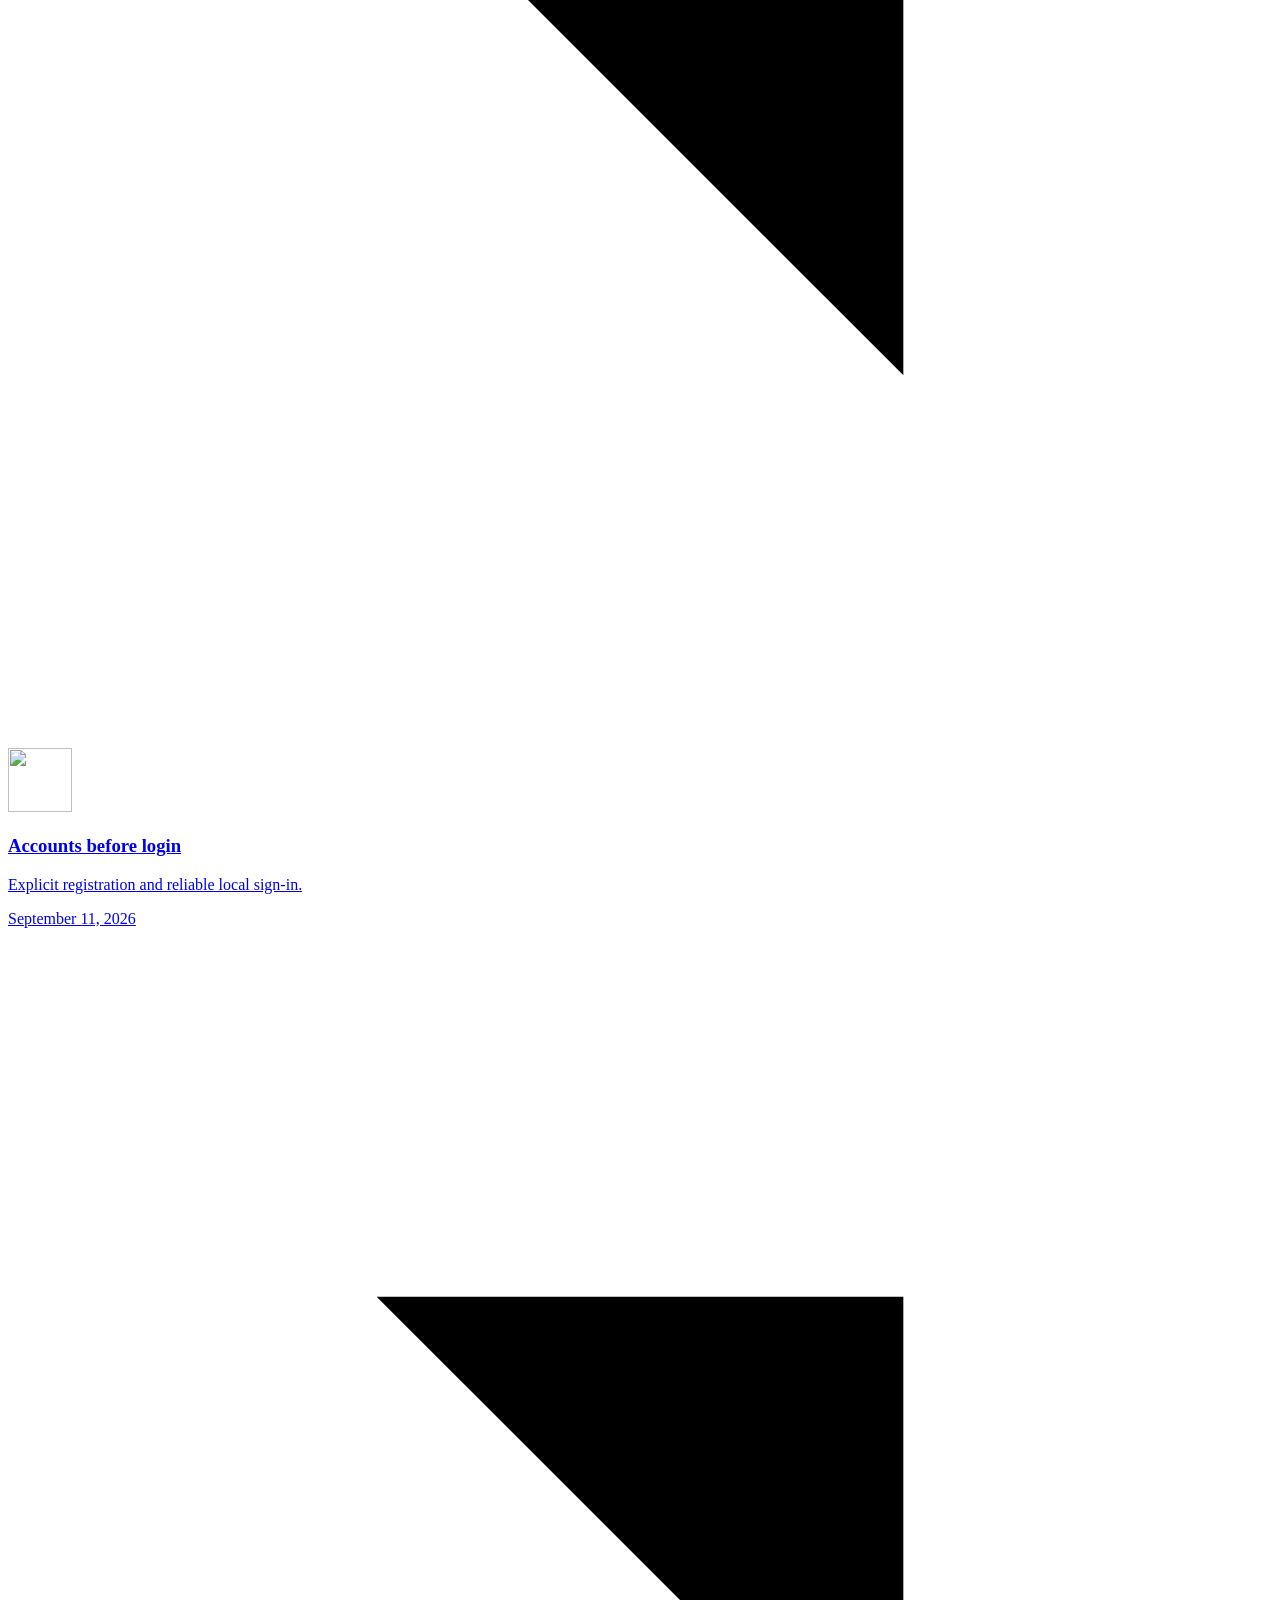
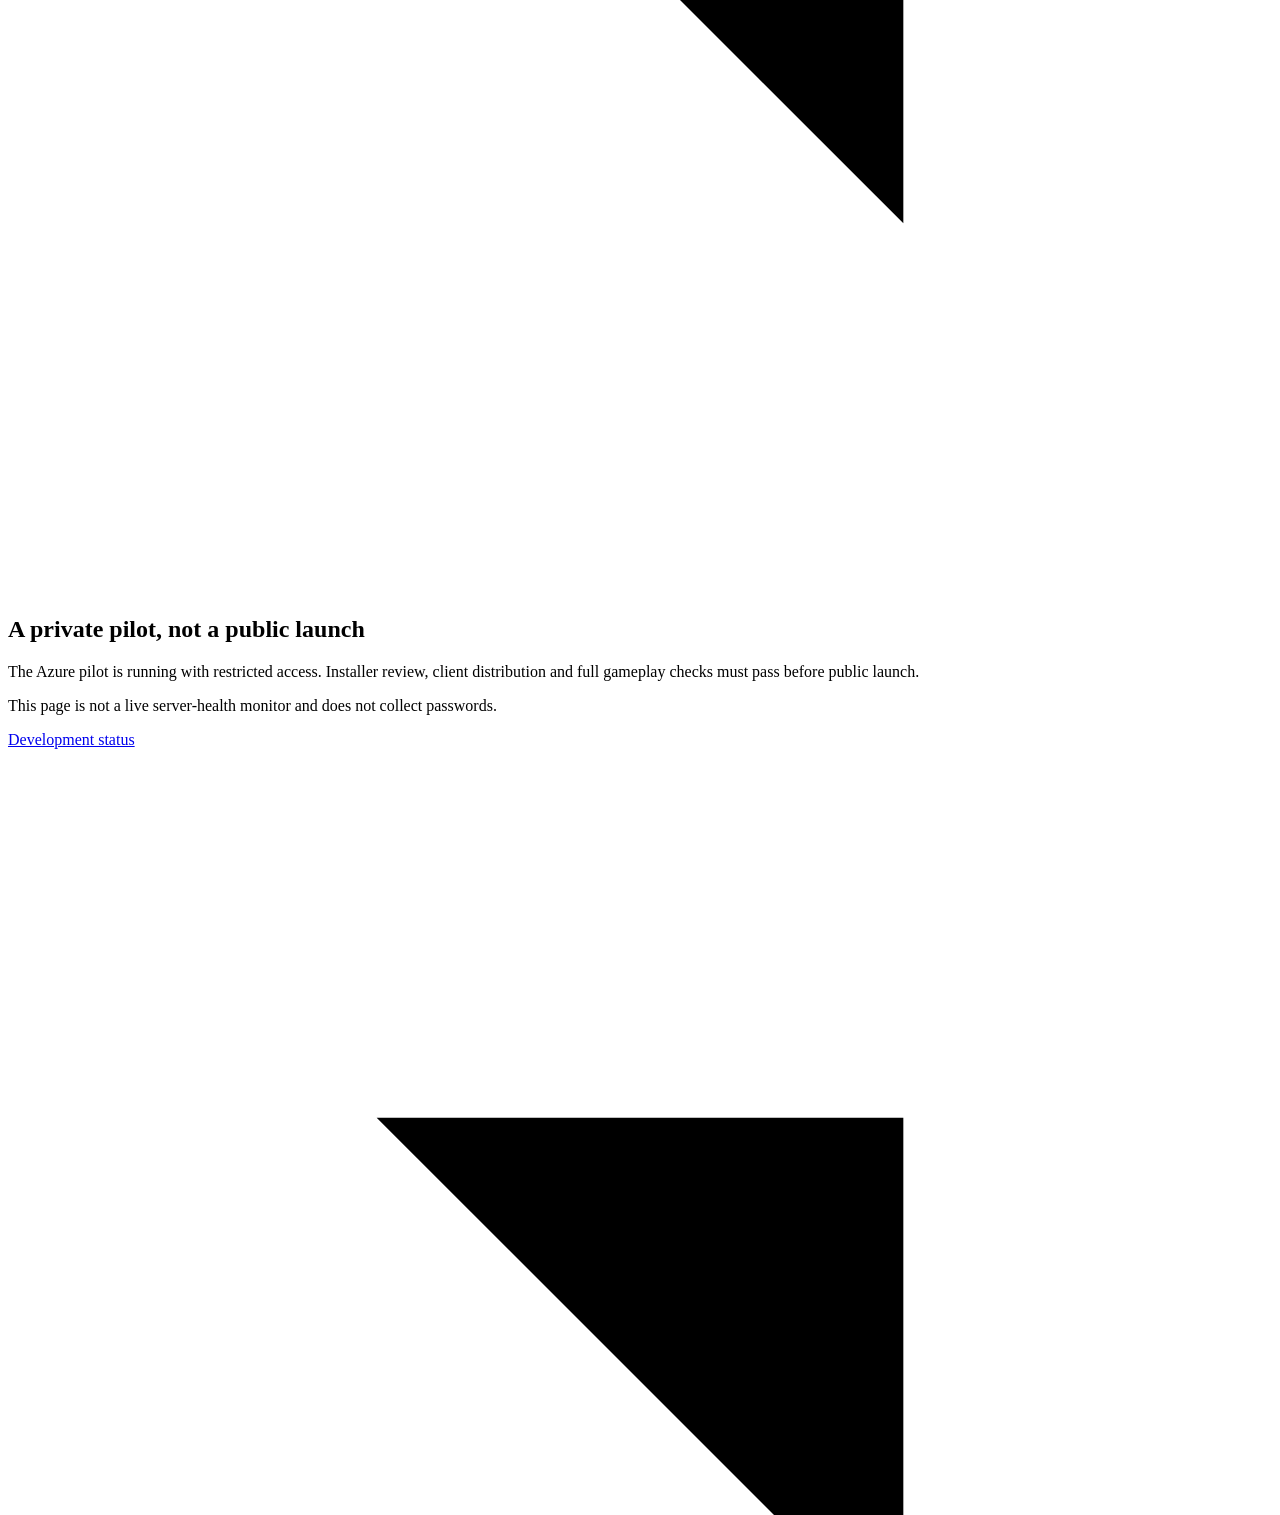
==== commit 2f6c2eef: "feat(web): unify the MS2 player experience with MapleTime Refine the portal around authentic MS2 art" ====
--- a/website/index.html
+++ b/website/index.html
@@ -6,168 +6,190 @@
   <meta name="description" content="MapleTime MS2: an invite-only MapleStory 2 pilot. Account registration, client setup, and connection steps.">
   <meta name="robots" content="noindex, nofollow">
   <title>MapleTime MS2 - Private pilot</title>
-  <link rel="icon" href="mark.svg" type="image/svg+xml">
-  <link rel="stylesheet" href="styles.css">
+  <link rel="icon" href="/mark.svg" type="image/svg+xml">
+  <link rel="stylesheet" href="/theme.css">
+  <link rel="stylesheet" href="/styles.css">
 </head>
 <body>
   <a class="skip-link" href="#main-content">Skip to content</a>
   <header class="site-header">
-    <div class="nav-shell">
+    <div class="nav-shell container">
       <a class="brand" href="/" aria-label="MapleTime MS2 home">
-        <img src="mark.svg" width="32" height="32" alt="">
+        <img src="/mark.svg" width="32" height="32" alt="">
         <span>MapleTime <b>MS2</b></span>
       </a>
-      <nav class="desktop-nav" aria-label="Main navigation">
-        <a href="#getting-started">Play</a>
-        <a href="#downloads">Downloads</a>
+      <nav class="site-nav" aria-label="Main navigation">
+        <a href="#getting-started">Start here</a>
+        <a href="#downloads">Client setup</a>
         <a href="#updates">Updates</a>
-        <a href="#status">Status</a>
+        <a href="#status">Pilot status</a>
       </nav>
-      <a class="other-world" href="https://mapletime.dev">Visit MS1 <span aria-hidden="true">&nearr;</span></a>
-      <details class="mobile-nav">
-        <summary aria-label="Navigation menu">
-          <svg viewBox="0 0 24 24" width="22" height="22" aria-hidden="true"><path d="M4 6h16M4 12h16M4 18h16"/></svg>
-        </summary>
-        <nav aria-label="Mobile navigation">
-          <a href="#getting-started">Play</a>
-          <a href="#downloads">Downloads</a>
-          <a href="#updates">Updates</a>
-          <a href="#status">Status</a>
-        </nav>
-      </details>
+      <a class="other-world text-link" href="https://mapletime.dev">Visit MS1
+        <svg class="icon" viewBox="0 0 24 24" aria-hidden="true"><path d="m7 17 10-10M7 7h10v10"/></svg>
+      </a>
     </div>
   </header>
   <main id="main-content" class="container" tabindex="-1">
     <section class="hero" aria-labelledby="page-title">
-      <div class="hero-copy">
-        <div class="hero-meta">
-          <img class="game-logo" src="ms2-logo.png" width="640" height="246" alt="MapleStory 2" decoding="async">
-          <p class="pilot-label"><span aria-hidden="true"></span>Private pilot</p>
+      <div class="hero-opening">
+        <h1 id="page-title">A new dimension <em>of MapleTime.</em></h1>
+        <div class="hero-details">
+          <p class="intro">A MapleStory 2 project for classes, quests, and co-op adventures.</p>
+          <a class="button" href="#getting-started">Get ready to play
+            <svg class="icon" viewBox="0 0 24 24" aria-hidden="true"><path d="M5 12h14m-6-6 6 6-6 6"/></svg>
+          </a>
+          <p class="availability" id="pilot-access">Registration and play are invite-only. Your network must be approved. Bring your own compatible Windows client.</p>
         </div>
-        <h1 id="page-title">A new dimension <em>of MapleTime.</em></h1>
-        <p class="intro">A MapleStory 2 project for classes, quests, and co-op adventures.</p>
-        <div class="hero-actions">
-          <a class="button" href="#getting-started">Get started <span aria-hidden="true">&rarr;</span></a>
-          <a class="button secondary" href="#downloads">Downloads</a>
-        </div>
-        <p class="availability" id="pilot-access">Registration and play are invite-only. Your network must be approved.</p>
       </div>
       <figure class="hero-art">
         <picture>
-          <source media="(max-width: 60rem)" srcset="ms2-world-mobile.webp" width="1128" height="620">
-          <img src="ms2-world.webp" width="1920" height="620"
-            alt="MapleStory 2 class characters in a colorful, block-built world."
+          <source media="(max-width: 60rem)" srcset="/ms2-world-mobile.webp" width="1128" height="620">
+          <img src="/ms2-world.webp" width="1920" height="620"
+            alt="MapleStory 2 class characters, floating cubes, and a rainbow over a colorful castle."
             fetchpriority="high" decoding="async">
         </picture>
+        <figcaption>
+          <picture class="game-logo">
+            <source type="image/webp" srcset="/ms2-logo.webp" width="640" height="246">
+            <img src="/ms2-logo.png" width="640" height="246" alt="MapleStory 2" decoding="async">
+          </picture>
+        </figcaption>
       </figure>
     </section>
 
     <section id="getting-started" class="section" aria-labelledby="setup-title">
       <div class="section-heading">
-        <h2 id="setup-title">Get ready to play</h2>
-      </div>
-      <div class="steps">
-        <article class="step-card">
-          <svg class="feature-icon" viewBox="0 0 32 32" width="32" height="32" aria-hidden="true">
-            <circle cx="10" cy="11" r="6"/><path d="m14 15 13 13M21 22l4-4M24 25l4-4"/>
-          </svg>
-          <h3>Create an account</h3>
-          <p>Invited testers register on our secure account page. MS1 accounts and characters do not carry over.</p>
-          <a href="https://play.ms2.mapletime.dev/account" aria-describedby="pilot-access">Pilot registration <span aria-hidden="true">&nearr;</span></a>
-        </article>
-        <article class="step-card">
-          <svg class="feature-icon" viewBox="0 0 32 32" width="32" height="32" aria-hidden="true">
-            <rect x="3" y="4" width="26" height="18" rx="3"/><path d="M16 22v6M10 28h12M7 18h18"/>
-          </svg>
-          <h3>Get your client ready</h3>
-          <p>Use your existing, lawfully obtained MS2 client with official Mushroom Launcher.</p>
-          <a href="#downloads">Client options <span aria-hidden="true">&rarr;</span></a>
-        </article>
-        <article class="step-card">
-          <svg class="feature-icon" viewBox="0 0 32 32" width="32" height="32" aria-hidden="true">
-            <circle cx="12" cy="10" r="5"/><path d="M3 28v-4a9 9 0 0 1 18 0v4M26 5v14M26 5l5 3-5 3"/>
-          </svg>
-          <h3>Connect with Mushroom</h3>
-          <p>Select MapleTime MS2 Azure and sign in inside the game. Create your character there.</p>
-          <a href="#connection-steps">Connection steps <span aria-hidden="true">&rarr;</span></a>
-        </article>
-      </div>
+        <h2 id="setup-title">Your first steps into MS2</h2>
+        <p>For invited testers with an approved network.</p>
+      </div>
+      <ol class="steps" role="list">
+        <li>
+          <span class="step-number" aria-hidden="true">1</span>
+          <div>
+            <h3>Create your account</h3>
+            <p>MS1 accounts and characters do not carry over. Register a separate MS2 account on the secure pilot page.</p>
+            <a class="text-link" href="https://play.ms2.mapletime.dev/account" aria-describedby="pilot-access">Pilot registration
+              <svg class="icon" viewBox="0 0 24 24" aria-hidden="true"><path d="m7 17 10-10M7 7h10v10"/></svg>
+            </a>
+          </div>
+        </li>
+        <li>
+          <span class="step-number" aria-hidden="true">2</span>
+          <div>
+            <h3>Prepare your client</h3>
+            <p>Use your existing, lawfully obtained MS2 client with official Mushroom Launcher.</p>
+            <a class="text-link" href="#downloads">Check client requirements
+              <svg class="icon" viewBox="0 0 24 24" aria-hidden="true"><path d="M5 12h14m-6-6 6 6-6 6"/></svg>
+            </a>
+          </div>
+        </li>
+        <li>
+          <span class="step-number" aria-hidden="true">3</span>
+          <div>
+            <h3>Connect with Mushroom</h3>
+            <p>Add the pilot server, launch the game, and sign in there. Your character is created in the game.</p>
+            <a class="text-link" href="#connection-steps">Connection steps
+              <svg class="icon" viewBox="0 0 24 24" aria-hidden="true"><path d="M5 12h14m-6-6 6 6-6 6"/></svg>
+            </a>
+          </div>
+        </li>
+      </ol>
     </section>
 
     <section id="downloads" class="section" aria-labelledby="downloads-title">
       <div class="section-heading">
         <h2 id="downloads-title">Client &amp; launcher</h2>
-        <a id="launcher-download" href="https://github.com/shuabritze/mushroom-launcher/releases/tag/v2.0.3">Get Mushroom 2.0.3 <span aria-hidden="true">&nearr;</span></a>
-      </div>
-      <p class="section-intro" id="download-status">The MS2 installer is on hold for antivirus review. No game-client download is published here.</p>
-      <details class="setup-help">
-        <summary>Client requirements</summary>
-        <p>Windows 10 or newer, x64 (not ARM), and the compatible NA client <code>20.8.1.0316</code>.
-          Mushroom is the launcher, not the game-client download. Keep your original game files.</p>
-      </details>
-      <details class="setup-help">
-        <summary>Manual connection for invited testers</summary>
-        <ol id="connection-steps">
-          <li>In Mushroom, choose the client root containing <code>Data</code> and <code>x64</code>, not the x64 folder itself.</li>
-          <li>Add <strong>MapleTime MS2 Azure</strong> with Login host <code>20.226.79.46</code> and port <code>20001</code>.</li>
-          <li>Leave automatic login off. Select that server, launch the game, and enter the account you registered.</li>
-        </ol>
-      </details>
+        <a class="text-link" id="launcher-download" href="https://github.com/shuabritze/mushroom-launcher/releases/tag/v2.0.3">Get Mushroom 2.0.3
+          <svg class="icon" viewBox="0 0 24 24" aria-hidden="true"><path d="m7 17 10-10M7 7h10v10"/></svg>
+        </a>
+      </div>
+      <div class="client-layout">
+        <div class="client-requirements">
+          <p class="download-status" id="download-status">The MS2 installer is on hold for antivirus review. No game-client download is published here.</p>
+          <dl class="requirements">
+            <div><dt>System</dt><dd>Windows 10 or newer, x64 (not ARM)</dd></div>
+            <div><dt>NA client</dt><dd><code>20.8.1.0316</code></dd></div>
+            <div><dt>Launcher</dt><dd>Official Mushroom Launcher</dd></div>
+          </dl>
+          <p class="note">Mushroom is the launcher, not the game-client download. Keep your original game files.</p>
+        </div>
+        <div class="connection-help">
+          <details class="setup-help" id="connection-steps" open>
+            <summary>Manual connection for invited testers</summary>
+            <ol>
+              <li>In Mushroom, choose the client root containing <code>Data</code> and <code>x64</code>, not the x64 folder itself.</li>
+              <li>Add <strong>MapleTime MS2 Azure</strong> with Login host <code>20.226.79.46</code> and port <code>20001</code>.</li>
+              <li>Leave automatic login off. Select that server, launch the game, and enter the account you registered.</li>
+            </ol>
+          </details>
+          <details class="setup-help" id="registration-help">
+            <summary>Registration page won't open?</summary>
+            <p>The account service is restricted to approved networks. Ask the person who invited you to confirm your access and check the pilot if the page stays unavailable. Never send your password.</p>
+          </details>
+        </div>
+      </div>
     </section>
 
     <section id="updates" class="section" aria-labelledby="updates-title">
       <div class="section-heading">
-        <h2 id="updates-title">Project updates</h2>
-        <a href="https://github.com/gugarosa/Maple2/pulls?q=is%3Apr+is%3Amerged">All updates <span aria-hidden="true">&nearr;</span></a>
+        <h2 id="updates-title">From the project</h2>
+        <a class="text-link" href="https://github.com/gugarosa/Maple2/pulls?q=is%3Apr+is%3Amerged">All updates
+          <svg class="icon" viewBox="0 0 24 24" aria-hidden="true"><path d="m7 17 10-10M7 7h10v10"/></svg>
+        </a>
       </div>
       <div class="updates">
         <a class="update-card" href="https://github.com/gugarosa/Maple2/pull/8">
-          <div class="update-meta">
-            <img class="update-monster" src="ms2-slime.webp" width="64" height="64" alt="" loading="lazy" decoding="async">
-            <time datetime="2026-09-11">September 11, 2026</time>
-          </div>
-          <h3>A home for MS2 <span aria-hidden="true">&nearr;</span></h3>
-          <p>An isolated Azure pilot and a working website.</p>
+          <img class="update-monster" src="/ms2-slime.webp" width="64" height="64" alt="" loading="lazy" decoding="async">
+          <div class="update-copy">
+            <h3>A home for MS2</h3>
+            <p>An isolated Azure pilot and a working website.</p>
+          </div>
+          <time datetime="2026-09-11">September 11, 2026</time>
+          <svg class="icon" viewBox="0 0 24 24" aria-hidden="true"><path d="m7 17 10-10M7 7h10v10"/></svg>
         </a>
         <a class="update-card" href="https://github.com/gugarosa/Maple2/pull/6">
-          <div class="update-meta">
-            <img class="update-monster" src="ms2-pig.webp" width="64" height="64" alt="" loading="lazy" decoding="async">
-            <time datetime="2026-09-11">September 11, 2026</time>
-          </div>
-          <h3>One client, one launcher <span aria-hidden="true">&nearr;</span></h3>
-          <p>A clean setup with official Mushroom Launcher.</p>
+          <img class="update-monster" src="/ms2-pig.webp" width="64" height="64" alt="" loading="lazy" decoding="async">
+          <div class="update-copy">
+            <h3>One client, one launcher</h3>
+            <p>A clean setup with official Mushroom Launcher.</p>
+          </div>
+          <time datetime="2026-09-11">September 11, 2026</time>
+          <svg class="icon" viewBox="0 0 24 24" aria-hidden="true"><path d="m7 17 10-10M7 7h10v10"/></svg>
         </a>
         <a class="update-card" href="https://github.com/gugarosa/Maple2/pull/4">
-          <div class="update-meta">
-            <img class="update-monster" src="ms2-mushroom.webp" width="64" height="64" alt="" loading="lazy" decoding="async">
-            <time datetime="2026-09-11">September 11, 2026</time>
-          </div>
-          <h3>Accounts before login <span aria-hidden="true">&nearr;</span></h3>
-          <p>Explicit registration and reliable local sign-in.</p>
+          <img class="update-monster" src="/ms2-mushroom.webp" width="64" height="64" alt="" loading="lazy" decoding="async">
+          <div class="update-copy">
+            <h3>Accounts before login</h3>
+            <p>Explicit registration and reliable local sign-in.</p>
+          </div>
+          <time datetime="2026-09-11">September 11, 2026</time>
+          <svg class="icon" viewBox="0 0 24 24" aria-hidden="true"><path d="m7 17 10-10M7 7h10v10"/></svg>
         </a>
       </div>
     </section>
 
     <section id="status" class="status-panel" aria-labelledby="status-title">
       <div>
-        <h2 id="status-title">Pilot status</h2>
+        <h2 id="status-title">A private pilot, not a public launch</h2>
         <p>The Azure pilot is running with restricted access. Installer review, client distribution and full gameplay checks must pass before public launch.</p>
-        <p class="status-note">This page is not a live server-health monitor and does not collect passwords.</p>
-      </div>
-      <a class="button secondary" href="https://github.com/gugarosa/Maple2/blob/master/DEVELOPMENT_STATUS.md">Development status <span aria-hidden="true">&nearr;</span></a>
+        <p class="note">This page is not a live server-health monitor and does not collect passwords.</p>
+      </div>
+      <a class="button secondary" href="https://github.com/gugarosa/Maple2/blob/master/DEVELOPMENT_STATUS.md">Development status
+        <svg class="icon" viewBox="0 0 24 24" aria-hidden="true"><path d="m7 17 10-10M7 7h10v10"/></svg>
+      </a>
     </section>
   </main>
   <footer class="site-footer">
     <div class="container">
       <div class="footer-main">
         <a class="brand" href="/" aria-label="MapleTime MS2 home">
-          <img src="mark.svg" width="32" height="32" alt="">
+          <img src="/mark.svg" width="32" height="32" alt="">
           <span>MapleTime <b>MS2</b></span>
         </a>
         <nav aria-label="Footer navigation">
-          <a href="https://github.com/gugarosa/Maple2">Project source</a>
-          <a href="#downloads">Client setup</a>
-          <a href="https://mapletime.dev">MapleTime MS1</a>
+          <a class="text-link" href="https://github.com/gugarosa/Maple2">Project source</a>
+          <a class="text-link" href="#downloads">Client setup</a>
+          <a class="text-link" href="https://mapletime.dev">MapleTime MS1</a>
         </nav>
       </div>
       <p class="legal">An independent, non-commercial server project. Not affiliated with Nexon.
